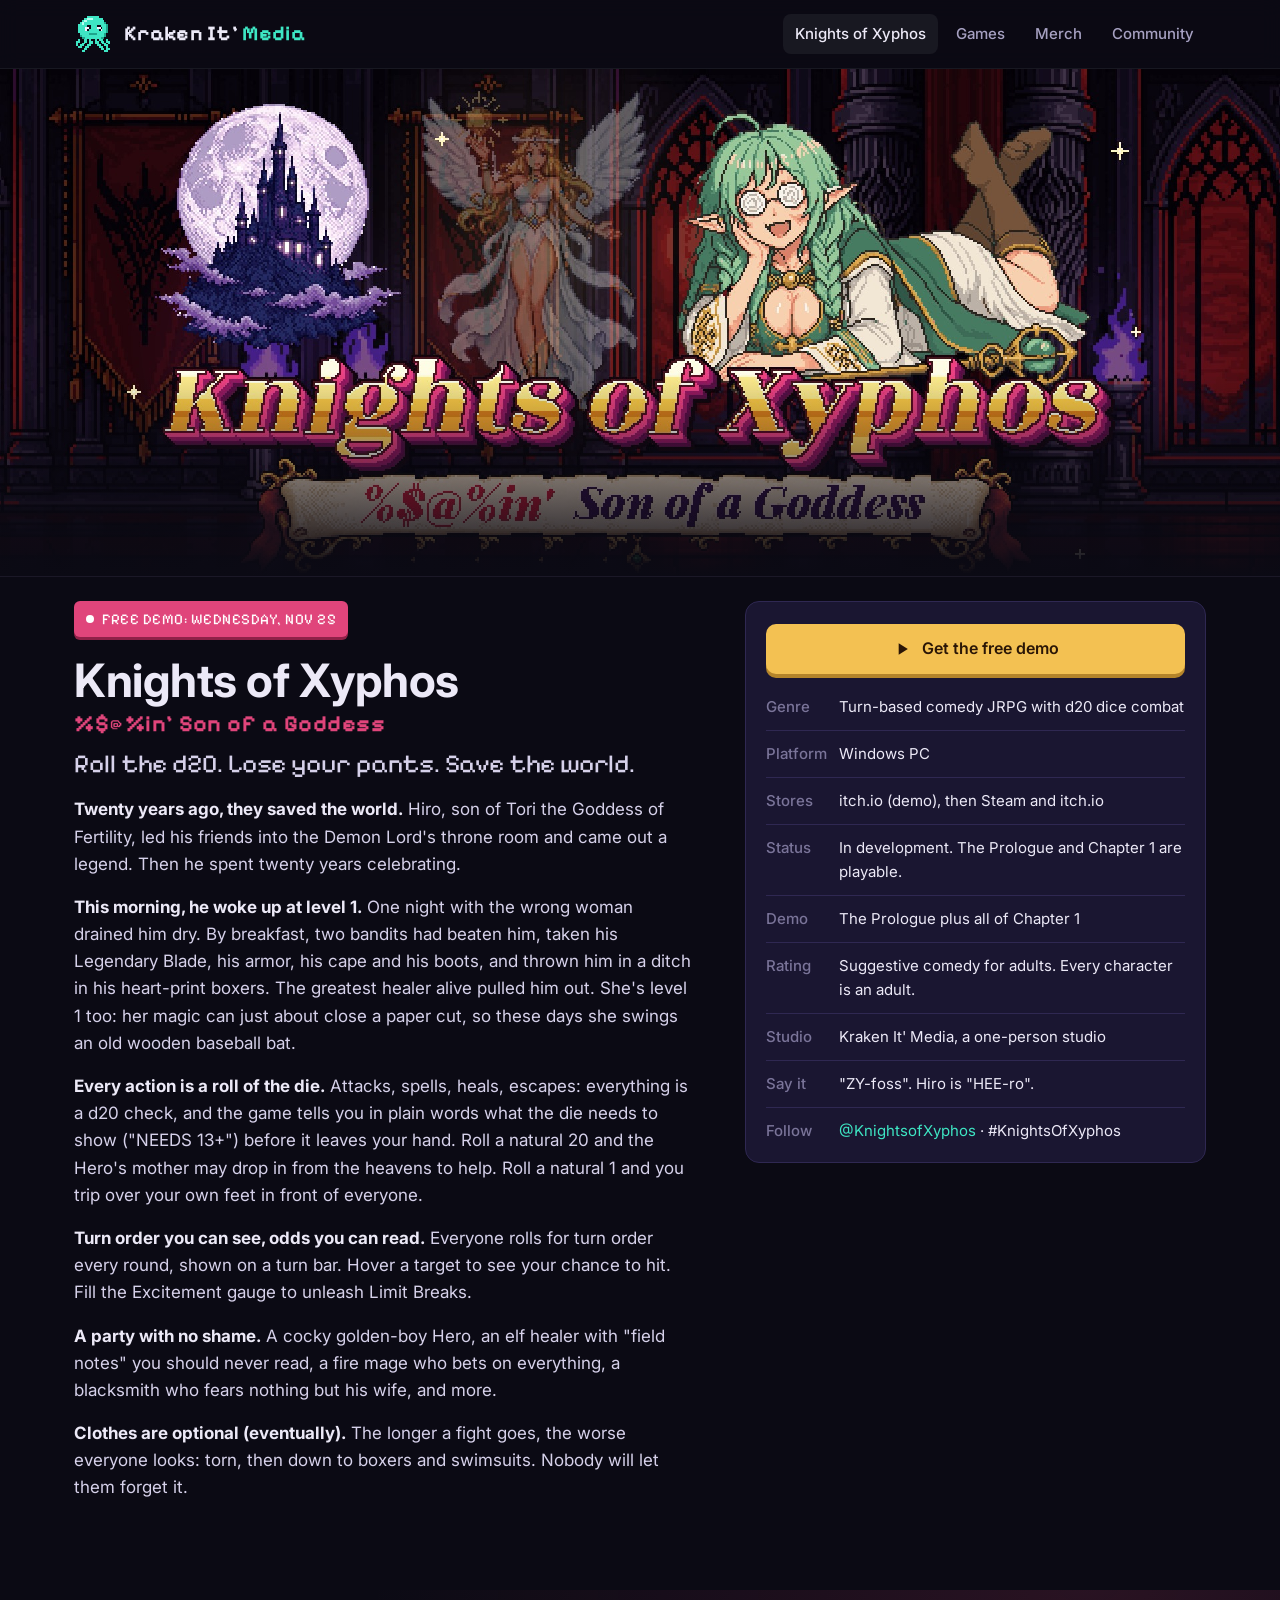
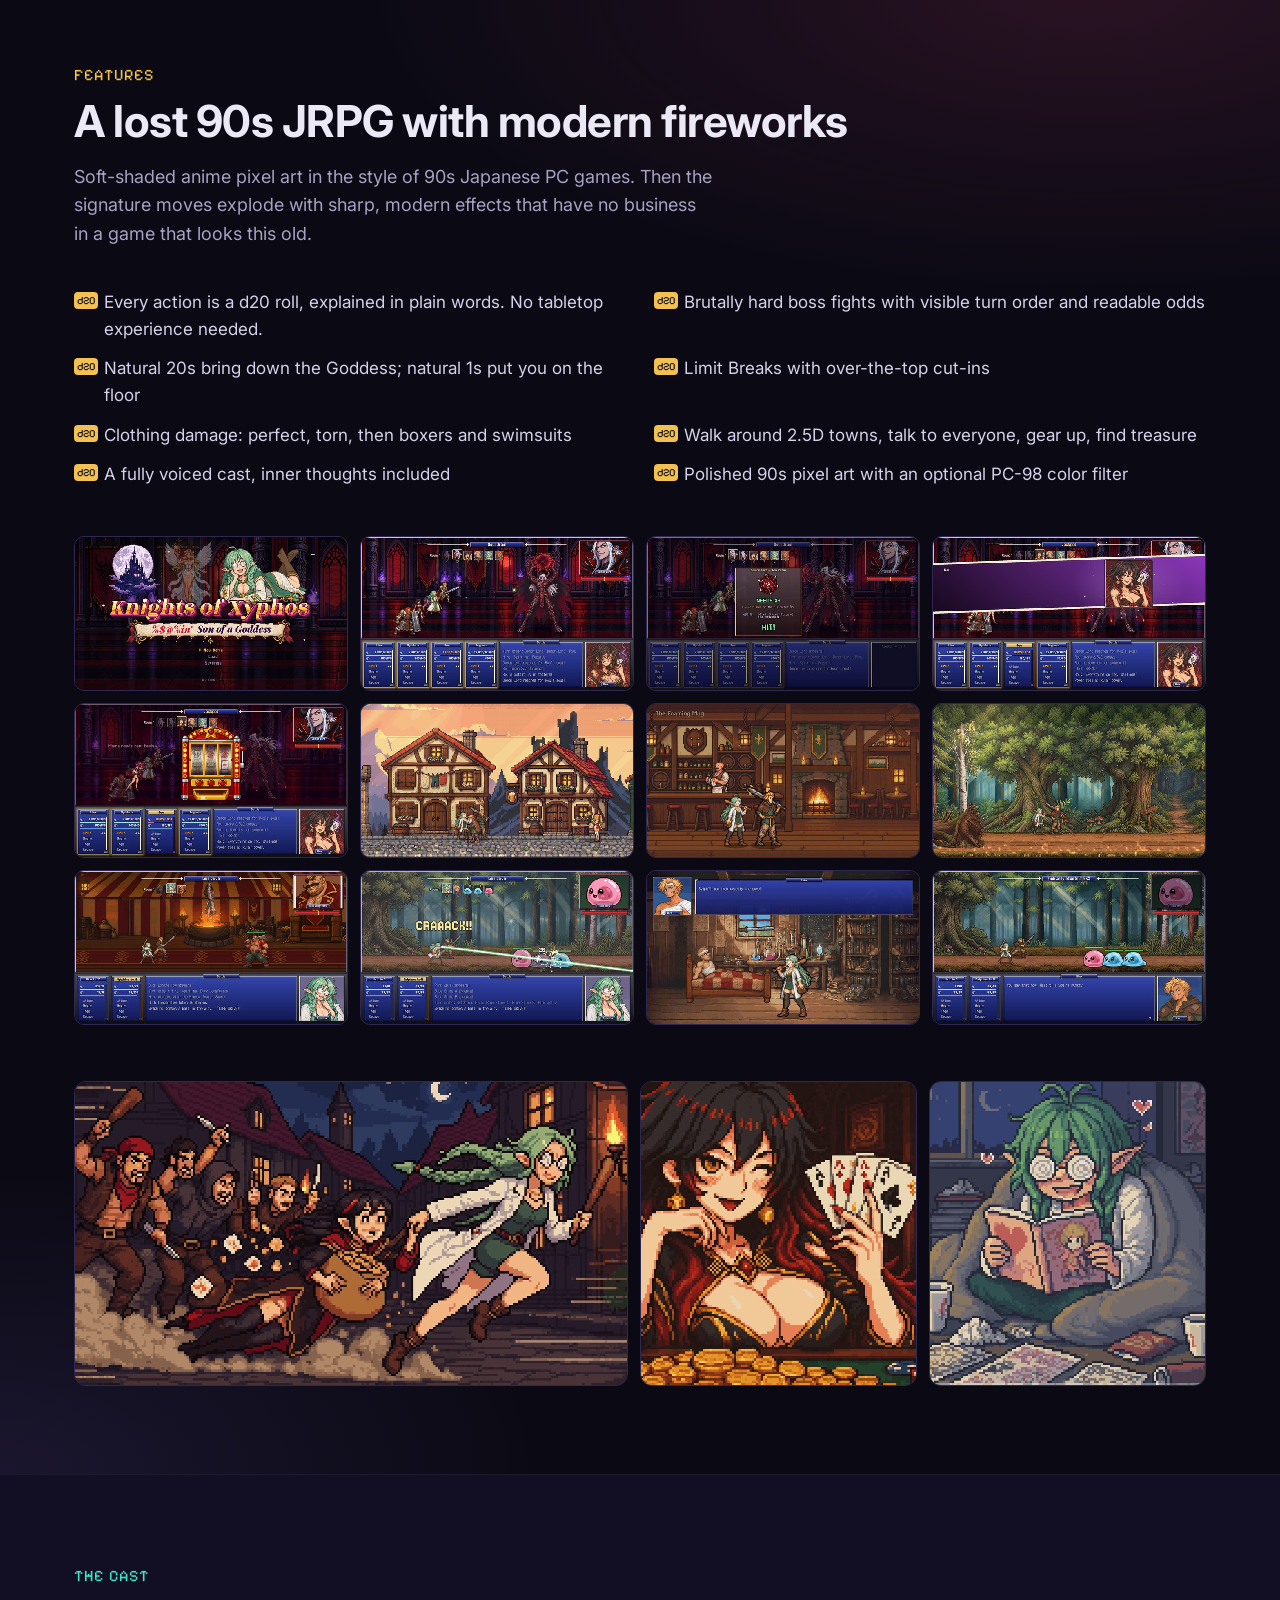
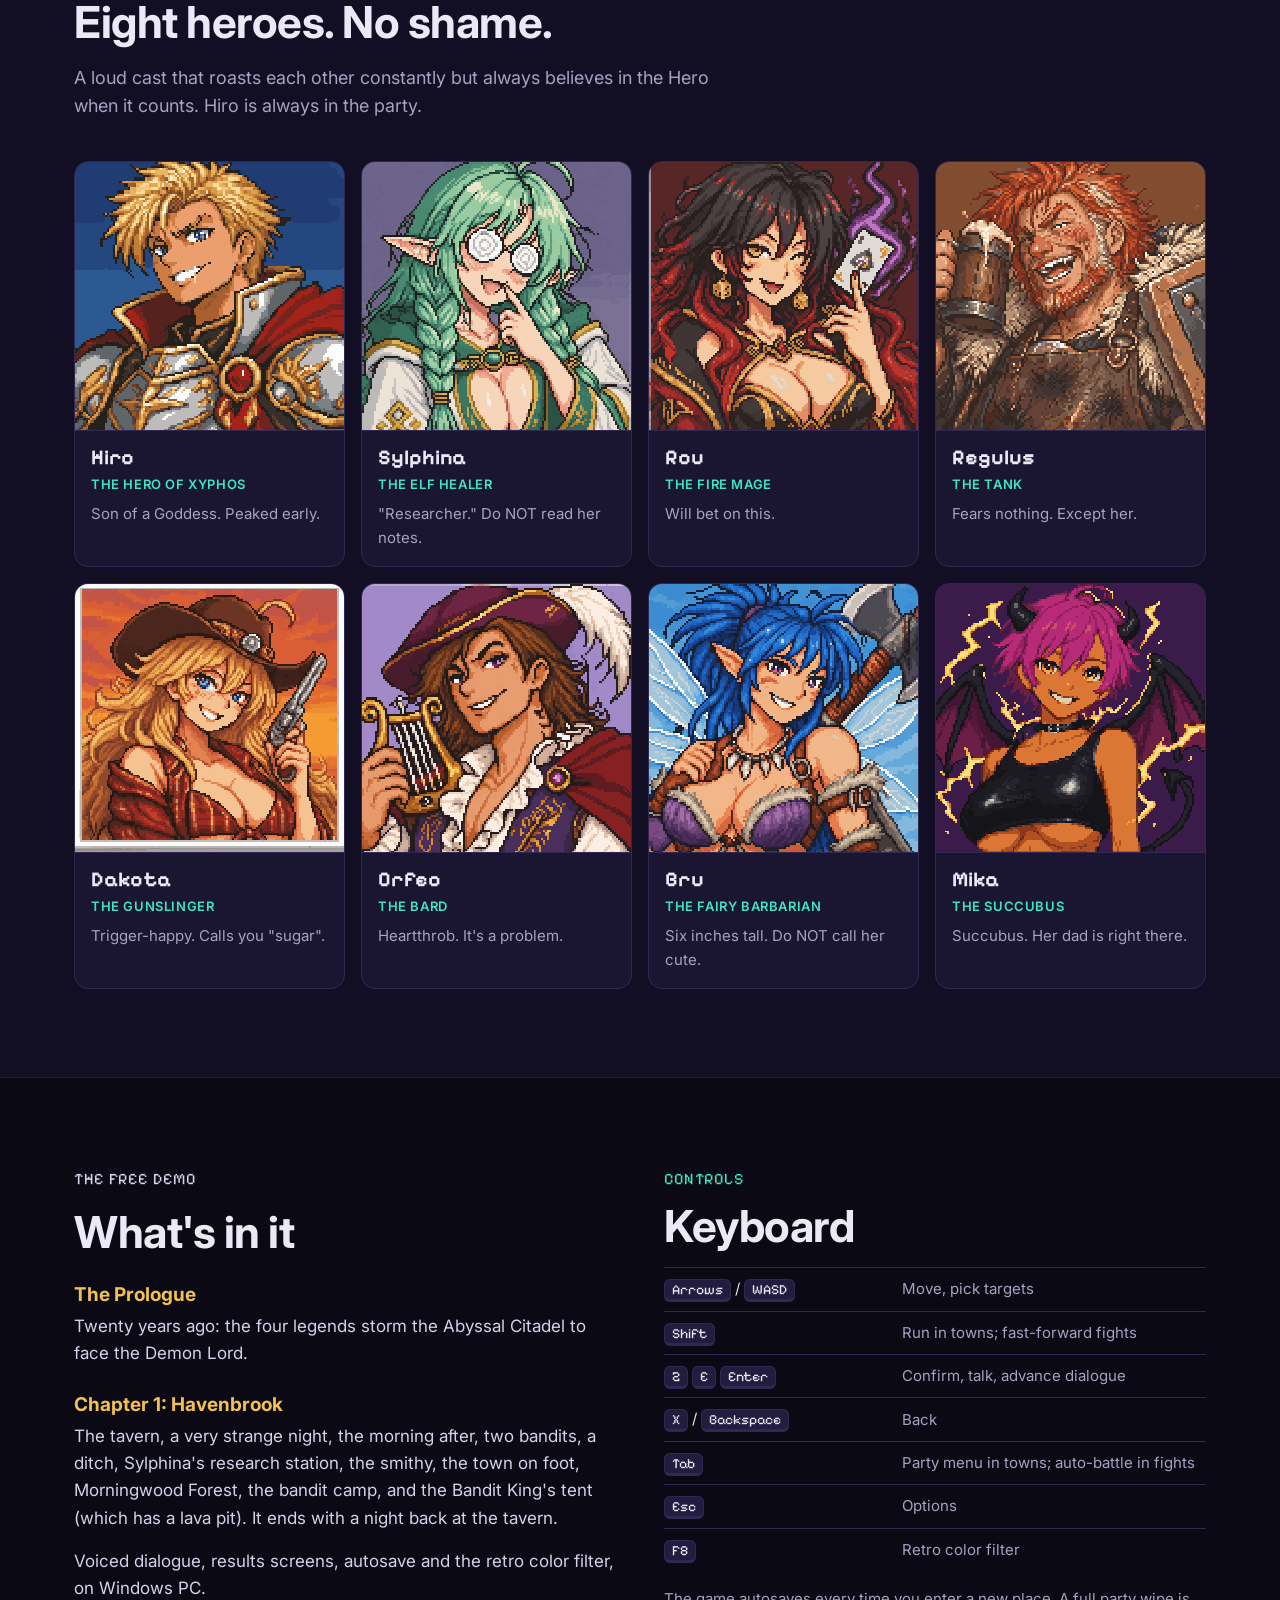
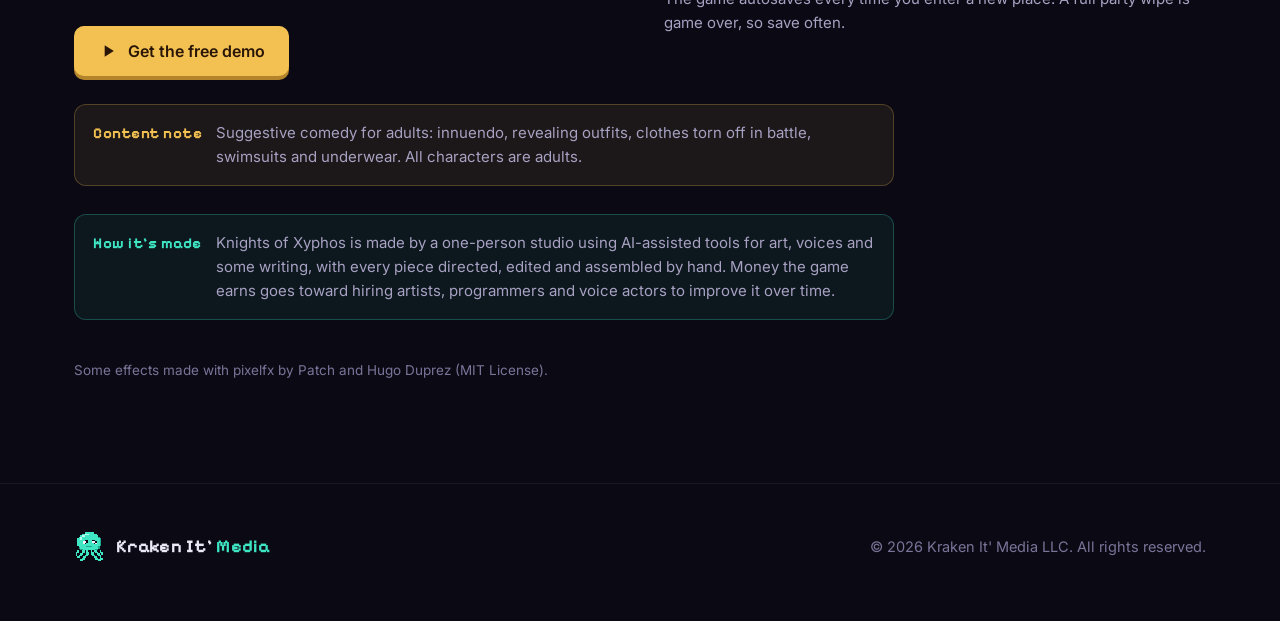
==== knights-of-xyphos/index.html @ 9ff70d43 "Copy from the game bibles; Knights of Xyphos page; merch page for Shopify buy buttons; shared CSS/JS" ====
<!DOCTYPE html>
<html lang="en">
<head>
<meta charset="utf-8">
<meta name="viewport" content="width=device-width, initial-scale=1">
<title>Knights of Xyphos: %$@%in' Son of a Goddess | Kraken It' Media</title>
<meta name="description" content="A brutally hard d20 JRPG in 90s-style pixel art. Roll the d20. Lose your pants. Save the world. Free demo for Windows PC on itch.io.">
<meta property="og:type" content="website">
<meta property="og:site_name" content="Kraken It' Media">
<meta property="og:title" content="Knights of Xyphos: %$@%in' Son of a Goddess">
<meta property="og:description" content="A brutally hard d20 JRPG in 90s-style pixel art. Roll the d20. Lose your pants. Save the world.">
<meta property="og:image" content="https://krakenitmedia.com/assets/kox/social_card_1200x630.jpg">
<meta property="og:url" content="https://krakenitmedia.com/knights-of-xyphos/">
<meta name="twitter:card" content="summary_large_image">
<meta name="twitter:site" content="@KnightsofXyphos">
<meta name="theme-color" content="#0b0a14">
<link rel="icon" type="image/png" href="../assets/kox/icon_512.png">
<link rel="apple-touch-icon" href="../assets/kox/icon_512.png">
<link rel="preconnect" href="https://fonts.googleapis.com">
<link rel="preconnect" href="https://fonts.gstatic.com" crossorigin>
<link href="https://fonts.googleapis.com/css2?family=Inter:wght@400;500;600;700&family=Pixelify+Sans:wght@500;700&display=swap" rel="stylesheet">
<link rel="stylesheet" href="../assets/site.css">
</head>
<body>
<a class="skip" href="#main">Skip to content</a>

<header class="nav">
  <div class="wrap">
    <a class="brand" href="../" aria-label="Kraken It' Media home">
      <img src="../assets/brand/kraken.svg" alt="" class="pixel" width="38" height="34">
      <span>Kraken It' <em>Media</em></span>
    </a>
    <button class="menu-btn" aria-expanded="false" aria-controls="navlinks">Menu</button>
    <ul id="navlinks">
      <li><a href="./" aria-current="page">Knights of Xyphos</a></li>
      <li><a href="../#games">Games</a></li>
      <li><a href="../merch/">Merch</a></li>
      <li><a href="../#community">Community</a></li>
    </ul>
  </div>
</header>

<main id="main">

<div class="banner">
  <img src="../assets/kox/hero_1920x760.jpg" alt="Knights of Xyphos: %$@%in' Son of a Goddess. Sylphina lies across the logo beneath the Demon Lord's castle and a full moon." width="1920" height="760">
</div>

<!-- ================= INTRO + FACTS ================= -->
<section class="intro">
  <div class="wrap">
    <div class="prose">
      <span class="badge"><span class="dot"></span>Free demo: Wednesday, Nov 25</span>
      <h1 style="margin-top:18px">Knights of Xyphos<small>%$@%in' Son of a Goddess</small></h1>
      <p class="tagline">Roll the d20. Lose your pants. Save the world.</p>

      <p><strong>Twenty years ago, they saved the world.</strong> Hiro, son of Tori the Goddess of Fertility, led his friends into the Demon Lord's throne room and came out a legend. Then he spent twenty years celebrating.</p>
      <p><strong>This morning, he woke up at level 1.</strong> One night with the wrong woman drained him dry. By breakfast, two bandits had beaten him, taken his Legendary Blade, his armor, his cape and his boots, and thrown him in a ditch in his heart-print boxers. The greatest healer alive pulled him out. She's level 1 too: her magic can just about close a paper cut, so these days she swings an old wooden baseball bat.</p>
      <p><strong>Every action is a roll of the die.</strong> Attacks, spells, heals, escapes: everything is a d20 check, and the game tells you in plain words what the die needs to show ("NEEDS 13+") before it leaves your hand. Roll a natural 20 and the Hero's mother may drop in from the heavens to help. Roll a natural 1 and you trip over your own feet in front of everyone.</p>
      <p><strong>Turn order you can see, odds you can read.</strong> Everyone rolls for turn order every round, shown on a turn bar. Hover a target to see your chance to hit. Fill the Excitement gauge to unleash Limit Breaks.</p>
      <p><strong>A party with no shame.</strong> A cocky golden-boy Hero, an elf healer with "field notes" you should never read, a fire mage who bets on everything, a blacksmith who fears nothing but his wife, and more.</p>
      <p><strong>Clothes are optional (eventually).</strong> The longer a fight goes, the worse everyone looks: torn, then down to boxers and swimsuits. Nobody will let them forget it.</p>
    </div>

    <aside class="facts" aria-label="Quick facts">
      <a class="btn btn-primary" href="https://krakenitmedia.itch.io/" target="_blank" rel="noopener">
        <svg viewBox="0 0 24 24" fill="currentColor" aria-hidden="true"><path d="M8 5v14l11-7z"/></svg>
        Get the free demo
      </a>
      <table>
        <tr><th>Genre</th><td>Turn-based comedy JRPG with d20 dice combat</td></tr>
        <tr><th>Platform</th><td>Windows PC</td></tr>
        <tr><th>Stores</th><td>itch.io (demo), then Steam and itch.io</td></tr>
        <tr><th>Status</th><td>In development. The Prologue and Chapter 1 are playable.</td></tr>
        <tr><th>Demo</th><td>The Prologue plus all of Chapter 1</td></tr>
        <tr><th>Rating</th><td>Suggestive comedy for adults. Every character is an adult.</td></tr>
        <tr><th>Studio</th><td>Kraken It' Media, a one-person studio</td></tr>
        <tr><th>Say it</th><td>"ZY-foss". Hiro is "HEE-ro".</td></tr>
        <tr><th>Follow</th><td><a href="https://x.com/KnightsofXyphos" target="_blank" rel="noopener">@KnightsofXyphos</a> &middot; #KnightsOfXyphos</td></tr>
      </table>
    </aside>
  </div>
</section>

<!-- ================= FEATURES + GALLERY ================= -->
<section class="kox" style="padding-top:72px">
  <div class="wrap">
    <p class="eyebrow">Features</p>
    <h2>A lost 90s JRPG with modern fireworks</h2>
    <p class="sub">Soft-shaded anime pixel art in the style of 90s Japanese PC games. Then the signature moves explode with sharp, modern effects that have no business in a game that looks this old.</p>
    <ul class="check-list" style="margin-bottom:48px">
      <li>Every action is a d20 roll, explained in plain words. No tabletop experience needed.</li>
      <li>Brutally hard boss fights with visible turn order and readable odds</li>
      <li>Natural 20s bring down the Goddess; natural 1s put you on the floor</li>
      <li>Limit Breaks with over-the-top cut-ins</li>
      <li>Clothing damage: perfect, torn, then boxers and swimsuits</li>
      <li>Walk around 2.5D towns, talk to everyone, gear up, find treasure</li>
      <li>A fully voiced cast, inner thoughts included</li>
      <li>Polished 90s pixel art with an optional PC-98 color filter</li>
    </ul>

    <div class="gallery" id="gallery">
      <button data-full="../assets/kox/shots/kox_01_title.jpg" data-cap="The title screen"><img src="../assets/kox/thumbs/kox_01_title.jpg" alt="The title screen" loading="lazy" width="640" height="360"><span>The title screen</span></button>
      <button data-full="../assets/kox/shots/kox_02_prologue_demon_lord.jpg" data-cap="The Prologue: four legends against the Demon Lord"><img src="../assets/kox/thumbs/kox_02_prologue_demon_lord.jpg" alt="The Prologue: four legends against the Demon Lord" loading="lazy" width="640" height="360"><span>Four legends against the Demon Lord</span></button>
      <button data-full="../assets/kox/shots/kox_03_d20_roll.jpg" data-cap="Every attack is a d20 roll you can see"><img src="../assets/kox/thumbs/kox_03_d20_roll.jpg" alt="Every attack is a d20 roll you can see" loading="lazy" width="640" height="360"><span>Every attack is a d20 roll</span></button>
      <button data-full="../assets/kox/shots/kox_04_limit_break.jpg" data-cap="A Limit Break cut-in"><img src="../assets/kox/thumbs/kox_04_limit_break.jpg" alt="A Limit Break cut-in" loading="lazy" width="640" height="360"><span>A Limit Break cut-in</span></button>
      <button data-full="../assets/kox/shots/kox_05_jackpot.jpg" data-cap="Rou bets the fight on a slot machine"><img src="../assets/kox/thumbs/kox_05_jackpot.jpg" alt="Rou bets the fight on a slot machine" loading="lazy" width="640" height="360"><span>Rou bets the fight on a slot machine</span></button>
      <button data-full="../assets/kox/shots/kox_06_havenbrook.jpg" data-cap="Havenbrook, the first town"><img src="../assets/kox/thumbs/kox_06_havenbrook.jpg" alt="Havenbrook, the first town" loading="lazy" width="640" height="360"><span>Havenbrook, the first town</span></button>
      <button data-full="../assets/kox/shots/kox_07_foaming_mug.jpg" data-cap="The Foaming Mug tavern"><img src="../assets/kox/thumbs/kox_07_foaming_mug.jpg" alt="The Foaming Mug tavern" loading="lazy" width="640" height="360"><span>The Foaming Mug tavern</span></button>
      <button data-full="../assets/kox/shots/kox_08_morningwood.jpg" data-cap="Morningwood Forest"><img src="../assets/kox/thumbs/kox_08_morningwood.jpg" alt="Morningwood Forest" loading="lazy" width="640" height="360"><span>Morningwood Forest</span></button>
      <button data-full="../assets/kox/shots/kox_09_bandit_king_tent.jpg" data-cap="The Bandit King's tent. It has a lava pit. It's in the bylaws."><img src="../assets/kox/thumbs/kox_09_bandit_king_tent.jpg" alt="The Bandit King's tent, with a lava pit" loading="lazy" width="640" height="360"><span>The Bandit King's tent</span></button>
      <button data-full="../assets/kox/shots/kox_10_line_drive.jpg" data-cap="Sylphina's Line Drive: a baseball, hit like a sniper round"><img src="../assets/kox/thumbs/kox_10_line_drive.jpg" alt="Sylphina hits a baseball through a slime" loading="lazy" width="640" height="360"><span>Sylphina's Line Drive</span></button>
      <button data-full="../assets/kox/shots/kox_11_sylphina_rooms.jpg" data-cap="Sylphina's research station over the bakery"><img src="../assets/kox/thumbs/kox_11_sylphina_rooms.jpg" alt="Hiro wakes up in Sylphina's research station" loading="lazy" width="640" height="360"><span>Sylphina's research station</span></button>
      <button data-full="../assets/kox/shots/kox_12_forest_fight.jpg" data-cap="A road fight, with commentary"><img src="../assets/kox/thumbs/kox_12_forest_fight.jpg" alt="A road fight, with commentary" loading="lazy" width="640" height="360"><span>A road fight, with commentary</span></button>
    </div>

    <div class="art-strip">
      <button data-full="../assets/kox/art/chase.jpg" data-cap="From the trailer: the chase"><img src="../assets/kox/art/chase.jpg" alt="Sylphina and a thief flee a mob of bandits" loading="lazy"></button>
      <button data-full="../assets/kox/art/rou_aces.jpg" data-cap="From the trailer: Rou holds aces"><img src="../assets/kox/art/rou_aces.jpg" alt="Rou fans a hand of aces over a pile of gold" loading="lazy"></button>
      <button data-full="../assets/kox/art/neet.jpg" data-cap="From the trailer: Sylphina, doing research"><img src="../assets/kox/art/neet.jpg" alt="Sylphina reading under a blanket surrounded by books" loading="lazy"></button>
    </div>
  </div>
</section>

<!-- ================= CAST ================= -->
<section class="games" id="cast">
  <div class="wrap">
    <p class="eyebrow">The cast</p>
    <h2>Eight heroes. No shame.</h2>
    <p class="sub">A loud cast that roasts each other constantly but always believes in the Hero when it counts. Hiro is always in the party.</p>
    <div class="cast-cards">
      <article class="cast-card"><img src="../assets/kox/cast/hiro.png" alt="Hiro" loading="lazy"><div><h3>Hiro</h3><p class="role">The Hero of Xyphos</p><p>Son of a Goddess. Peaked early.</p></div></article>
      <article class="cast-card"><img src="../assets/kox/cast/sylphina.png" alt="Sylphina" loading="lazy"><div><h3>Sylphina</h3><p class="role">The elf healer</p><p>"Researcher." Do NOT read her notes.</p></div></article>
      <article class="cast-card"><img src="../assets/kox/cast/rou.png" alt="Rou" loading="lazy"><div><h3>Rou</h3><p class="role">The fire mage</p><p>Will bet on this.</p></div></article>
      <article class="cast-card"><img src="../assets/kox/cast/regulus.png" alt="Regulus" loading="lazy"><div><h3>Regulus</h3><p class="role">The tank</p><p>Fears nothing. Except her.</p></div></article>
      <article class="cast-card"><img src="../assets/kox/cast/dakota.png" alt="Dakota" loading="lazy"><div><h3>Dakota</h3><p class="role">The gunslinger</p><p>Trigger-happy. Calls you "sugar".</p></div></article>
      <article class="cast-card"><img src="../assets/kox/cast/orfeo.png" alt="Orfeo" loading="lazy"><div><h3>Orfeo</h3><p class="role">The bard</p><p>Heartthrob. It's a problem.</p></div></article>
      <article class="cast-card"><img src="../assets/kox/cast/bru.png" alt="Bru" loading="lazy"><div><h3>Bru</h3><p class="role">The fairy barbarian</p><p>Six inches tall. Do NOT call her cute.</p></div></article>
      <article class="cast-card"><img src="../assets/kox/cast/mika.png" alt="Mika" loading="lazy"><div><h3>Mika</h3><p class="role">The succubus</p><p>Succubus. Her dad is right there.</p></div></article>
    </div>
  </div>
</section>

<!-- ================= DEMO + CONTROLS ================= -->
<section>
  <div class="wrap two-col">
    <div class="prose">
      <p class="eyebrow">The free demo</p>
      <h2>What's in it</h2>
      <h3>The Prologue</h3>
      <p>Twenty years ago: the four legends storm the Abyssal Citadel to face the Demon Lord.</p>
      <h3>Chapter 1: Havenbrook</h3>
      <p>The tavern, a very strange night, the morning after, two bandits, a ditch, Sylphina's research station, the smithy, the town on foot, Morningwood Forest, the bandit camp, and the Bandit King's tent (which has a lava pit). It ends with a night back at the tavern.</p>
      <p>Voiced dialogue, results screens, autosave and the retro color filter, on Windows PC.</p>
      <a class="btn btn-primary" href="https://krakenitmedia.itch.io/" target="_blank" rel="noopener" style="margin-top:8px">
        <svg viewBox="0 0 24 24" fill="currentColor" aria-hidden="true"><path d="M8 5v14l11-7z"/></svg>
        Get the free demo
      </a>
    </div>
    <div>
      <p class="eyebrow">Controls</p>
      <h2>Keyboard</h2>
      <table class="kbd-table">
        <tr><td><kbd>Arrows</kbd> / <kbd>WASD</kbd></td><td>Move, pick targets</td></tr>
        <tr><td><kbd>Shift</kbd></td><td>Run in towns; fast-forward fights</td></tr>
        <tr><td><kbd>Z</kbd> <kbd>E</kbd> <kbd>Enter</kbd></td><td>Confirm, talk, advance dialogue</td></tr>
        <tr><td><kbd>X</kbd> / <kbd>Backspace</kbd></td><td>Back</td></tr>
        <tr><td><kbd>Tab</kbd></td><td>Party menu in towns; auto-battle in fights</td></tr>
        <tr><td><kbd>Esc</kbd></td><td>Options</td></tr>
        <tr><td><kbd>F8</kbd></td><td>Retro color filter</td></tr>
      </table>
      <p style="color:var(--muted);font-size:15px;margin-top:16px">The game autosaves every time you enter a new place. A full party wipe is game over, so save often.</p>
    </div>
  </div>
  <div class="wrap">
    <div class="content-note"><b>Content note</b><p>Suggestive comedy for adults: innuendo, revealing outfits, clothes torn off in battle, swimsuits and underwear. All characters are adults.</p></div>
    <div class="content-note" style="background:rgba(62,230,196,.06);border-color:rgba(62,230,196,.25)"><b style="color:var(--teal)">How it's made</b><p>Knights of Xyphos is made by a one-person studio using AI-assisted tools for art, voices and some writing, with every piece directed, edited and assembled by hand. Money the game earns goes toward hiring artists, programmers and voice actors to improve it over time.</p></div>
    <p class="credits">Some effects made with pixelfx by Patch and Hugo Duprez (MIT License).</p>
  </div>
</section>

</main>

<footer>
  <div class="wrap">
    <a class="brand" href="../"><img src="../assets/brand/kraken.svg" alt="" class="pixel" width="30" height="27"><span>Kraken It' <em>Media</em></span></a>
    <span>&copy; <span id="yr">2026</span> Kraken It' Media LLC. All rights reserved.</span>
  </div>
</footer>

<div class="lb" id="lb" role="dialog" aria-modal="true" aria-label="Image viewer">
  <button class="x" type="button" aria-label="Close">&times;</button>
  <button class="prev" type="button" aria-label="Previous image">&#8249;</button>
  <img id="lb-img" alt="">
  <p id="lb-cap"></p>
  <button class="next" type="button" aria-label="Next image">&#8250;</button>
</div>

<script src="../assets/site.js"></script>
</body>
</html>
---- assets/site.css ----
:root{
  --ink:#0b0a14; --deep:#120f24; --panel:#1a1631; --panel-2:#221d3f; --line:#2f2852;
  --text:#ece9f7; --muted:#a7a1c2; --dim:#7a7499;
  --teal:#3ee6c4; --teal-d:#1fa58c;
  --rose:#e0457b; --gold:#f3c152; --violet:#8b6cf0;
  --radius:14px; --max:1180px;
  --pixel:"Pixelify Sans", ui-monospace, monospace;
  --sans:"Inter", system-ui, -apple-system, "Segoe UI", sans-serif;
}
*{box-sizing:border-box}
html{scroll-behavior:smooth}
@media (prefers-reduced-motion:reduce){html{scroll-behavior:auto}*{transition:none!important;animation:none!important}}
body{margin:0;background:var(--ink);color:var(--text);font-family:var(--sans);font-size:17px;line-height:1.6;-webkit-font-smoothing:antialiased}
img{max-width:100%;height:auto;display:block}
a{color:var(--teal);text-decoration:none}
a:hover{text-decoration:underline}
.wrap{max-width:var(--max);margin:0 auto;padding:0 24px}
.pixel{image-rendering:pixelated}
.skip{position:absolute;left:-999px;top:8px;background:var(--teal);color:var(--ink);padding:8px 14px;border-radius:8px;z-index:100}
.skip:focus{left:8px}
:focus-visible{outline:3px solid var(--gold);outline-offset:3px;border-radius:6px}

/* ---------- nav ---------- */
.nav{position:sticky;top:0;z-index:50;background:rgba(11,10,20,.82);backdrop-filter:blur(10px);-webkit-backdrop-filter:blur(10px);border-bottom:1px solid rgba(255,255,255,.06)}
.nav .wrap{display:flex;align-items:center;gap:20px;height:68px}
.brand{display:flex;align-items:center;gap:12px;color:var(--text);font-family:var(--pixel);font-weight:700;font-size:21px;letter-spacing:.3px;white-space:nowrap}
.brand:hover{text-decoration:none}
.brand img{width:38px;height:auto}
.brand span em{font-style:normal;color:var(--teal)}
.nav ul{list-style:none;display:flex;gap:6px;margin:0 0 0 auto;padding:0}
.nav ul a{display:block;padding:8px 12px;border-radius:8px;color:var(--muted);font-weight:500;font-size:15px}
.nav ul a:hover{color:var(--text);background:rgba(255,255,255,.05);text-decoration:none}
.menu-btn{display:none;margin-left:auto;background:none;border:1px solid var(--line);color:var(--text);border-radius:8px;padding:8px 12px;font:inherit;font-size:15px;cursor:pointer}

/* ---------- buttons ---------- */
.btn{display:inline-flex;align-items:center;gap:10px;padding:13px 22px;border-radius:10px;font-weight:600;font-size:16px;border:2px solid transparent;cursor:pointer;transition:transform .12s ease, background .15s ease, border-color .15s ease;font-family:var(--sans);line-height:1.2}
.btn:hover{text-decoration:none;transform:translateY(-1px)}
.btn-primary{background:var(--gold);color:#2a1606;box-shadow:0 4px 0 #b4842a}
.btn-primary:hover{background:#ffd06b}
.btn-ghost{background:rgba(11,10,20,.55);color:var(--text);border-color:rgba(255,255,255,.28)}
.btn-ghost:hover{border-color:var(--text)}
.btn-teal{background:var(--teal);color:var(--ink);box-shadow:0 4px 0 var(--teal-d)}
.btn svg{width:20px;height:20px;flex:none}

/* ---------- hero ---------- */
.hero{position:relative;min-height:620px;display:flex;align-items:flex-end;overflow:hidden;isolation:isolate}
.hero-bg{position:absolute;inset:0;z-index:-2;background:url("kox/art/chase.jpg") 70% 40%/cover no-repeat;image-rendering:pixelated}
.hero::after{content:"";position:absolute;inset:0;z-index:-1;background:linear-gradient(180deg,rgba(11,10,20,.2) 0%,rgba(11,10,20,.3) 45%,rgba(11,10,20,.9) 85%,var(--ink) 100%),linear-gradient(90deg,rgba(11,10,20,.85) 0%,rgba(11,10,20,.35) 45%,rgba(11,10,20,0) 70%)}
.hero .wrap{width:100%;padding-top:120px;padding-bottom:64px}
.badge{display:inline-flex;align-items:center;gap:8px;font-family:var(--pixel);font-size:15px;letter-spacing:.5px;text-transform:uppercase;background:var(--rose);color:#fff;padding:6px 12px;border-radius:6px;box-shadow:0 3px 0 #8f2148}
.badge .dot{width:8px;height:8px;border-radius:50%;background:#fff;animation:pulse 1.6s infinite}
@keyframes pulse{50%{opacity:.25}}
.hero-logo{width:min(560px,92%);margin:18px 0 8px;filter:drop-shadow(0 6px 18px rgba(0,0,0,.6))}
.hero p.lede{font-size:20px;max-width:560px;color:#f3f0ff;margin:6px 0 26px;text-shadow:0 2px 10px rgba(0,0,0,.7)}
.hero .ctas{display:flex;flex-wrap:wrap;gap:14px}
.hero small{display:block;margin-top:16px;color:var(--muted);font-size:14px}

/* ---------- sections ---------- */
section{padding:88px 0}
.eyebrow{font-family:var(--pixel);color:var(--teal);font-size:16px;letter-spacing:1.2px;text-transform:uppercase;margin:0 0 10px}
h2{font-size:clamp(30px,4vw,44px);line-height:1.12;margin:0 0 16px;letter-spacing:-.5px}
h3{font-size:22px;margin:0 0 8px;line-height:1.25}
.sub{color:var(--muted);max-width:640px;margin:0 0 40px;font-size:18px}

/* studio strip */
.studio{padding:56px 0;border-bottom:1px solid rgba(255,255,255,.06)}
.studio .wrap{display:grid;grid-template-columns:auto 1fr;gap:32px;align-items:center}
.studio img{width:96px}
.studio p{margin:0;font-size:19px;color:#d9d4ee;max-width:820px}
.studio strong{color:var(--text)}

/* xyphos */
.kox{background:radial-gradient(1200px 500px at 85% 0%,rgba(224,69,123,.14),transparent 60%),radial-gradient(900px 500px at 0% 100%,rgba(139,108,240,.12),transparent 60%)}
.kox .eyebrow{color:var(--gold)}
.feature-grid{display:grid;grid-template-columns:repeat(4,1fr);gap:18px;margin:0 0 56px}
.feature{background:var(--panel);border:1px solid var(--line);border-radius:var(--radius);padding:22px}
.feature .ico{font-family:var(--pixel);font-size:26px;color:var(--gold);line-height:1;margin-bottom:12px}
.feature p{margin:0;color:var(--muted);font-size:15.5px}
.gallery{display:grid;grid-template-columns:repeat(4,1fr);gap:12px}
.gallery button{all:unset;cursor:zoom-in;display:block;border-radius:10px;overflow:hidden;border:1px solid var(--line);position:relative;aspect-ratio:16/9;background:var(--panel)}
.gallery button:focus-visible{outline:3px solid var(--gold);outline-offset:3px}
.gallery img{width:100%;height:100%;object-fit:cover;image-rendering:pixelated;transition:transform .3s ease}
.gallery button:hover img{transform:scale(1.05)}
.gallery button span{position:absolute;left:0;right:0;bottom:0;padding:22px 10px 8px;font-size:13px;color:#fff;background:linear-gradient(transparent,rgba(0,0,0,.8));opacity:0;transition:opacity .2s}
.gallery button:hover span,.gallery button:focus-visible span{opacity:1}
.cast-head{display:flex;align-items:end;justify-content:space-between;gap:20px;margin:64px 0 22px}
.cast-head h3{font-size:26px;margin:0}
.cast-head p{margin:0;color:var(--muted)}
.cast{display:grid;grid-template-columns:repeat(8,1fr);gap:12px}
.cast figure{margin:0;text-align:center}
.cast img{width:100%;aspect-ratio:1;object-fit:cover;border-radius:12px;border:2px solid var(--line);image-rendering:pixelated;background:var(--panel)}
.cast figcaption{font-family:var(--pixel);font-size:17px;margin-top:8px}
.art-strip{display:grid;grid-template-columns:2fr 1fr 1fr;gap:12px;margin-top:56px}
.art-strip button{all:unset;cursor:zoom-in;border-radius:12px;overflow:hidden;border:1px solid var(--line)}
.art-strip img{width:100%;height:100%;object-fit:cover;image-rendering:pixelated;aspect-ratio:16/9}
.art-strip button:first-child img{aspect-ratio:auto}
.kox-cta{margin-top:48px;display:flex;flex-wrap:wrap;gap:14px;align-items:center}

/* games */
.games{background:var(--deep);border-top:1px solid rgba(255,255,255,.05);border-bottom:1px solid rgba(255,255,255,.05)}
.game-grid{display:grid;grid-template-columns:repeat(3,1fr);gap:20px}
.card{background:var(--panel);border:1px solid var(--line);border-radius:var(--radius);overflow:hidden;display:flex;flex-direction:column}
.card .art{aspect-ratio:16/9;position:relative;display:flex;align-items:center;justify-content:center;text-align:center;padding:20px;overflow:hidden}
.card .art img{position:absolute;inset:0;width:100%;height:100%;object-fit:cover;image-rendering:pixelated}
.card .art .ph{font-family:var(--pixel);font-size:30px;line-height:1.05;color:#fff;text-shadow:0 3px 0 rgba(0,0,0,.35);position:relative}
.card .art .ph small{display:block;font-size:13px;letter-spacing:1.5px;text-transform:uppercase;opacity:.75;margin-top:10px;font-family:var(--sans);font-weight:600;text-shadow:none}
.card .body{padding:22px;display:flex;flex-direction:column;gap:10px;flex:1}
.card p{margin:0;color:var(--muted);font-size:15.5px}
.tags{display:flex;flex-wrap:wrap;gap:6px;margin-top:auto;padding-top:8px}
.tag{font-size:12px;font-weight:600;letter-spacing:.4px;text-transform:uppercase;padding:4px 9px;border-radius:999px;background:rgba(255,255,255,.06);color:var(--muted)}
.tag.live{background:rgba(62,230,196,.14);color:var(--teal)}
.tag.adult{background:rgba(224,69,123,.16);color:#ff8fb3}
.card .more{font-weight:600;font-size:15px}
.ph-mm{background:linear-gradient(135deg,#7a2f1b,#c9692c 55%,#f0b04a)}
.ph-fhear{background:linear-gradient(135deg,#0f4c6e,#2189a8 55%,#7fd6d0)}
.ph-lb{background:linear-gradient(135deg,#1d2b6b,#2f6b3e 60%,#d9b63a)}
.ph-lh{background:linear-gradient(135deg,#3b0d1f,#8c1c3d 55%,#d8a03a)}
.ph-sl{background:radial-gradient(circle at 70% 30%,#c06bff 0,#4b1d8f 30%,#0c0a28 70%)}

/* mature gate */
.mature{margin-top:56px;border:1px solid rgba(224,69,123,.35);border-radius:18px;padding:32px;background:linear-gradient(180deg,rgba(224,69,123,.07),rgba(224,69,123,.02))}
.mature-head{display:flex;flex-wrap:wrap;align-items:center;justify-content:space-between;gap:16px;margin-bottom:24px}
.mature-head h3{font-size:26px;margin:0}
.mature-head p{margin:4px 0 0;color:var(--muted)}
.gate{display:flex;flex-direction:column;align-items:center;text-align:center;gap:14px;padding:34px 16px;border:1px dashed rgba(255,255,255,.18);border-radius:14px}
.gate p{margin:0;color:var(--muted);max-width:520px}
.gate .row{display:flex;gap:12px;flex-wrap:wrap;justify-content:center}
.btn-rose{background:var(--rose);color:#fff;box-shadow:0 4px 0 #8f2148}
.mature-list[hidden]{display:none}
.mature .note{margin:20px 0 0;font-size:14px;color:var(--dim)}

/* merch */
.merch-grid{display:grid;grid-template-columns:1.2fr 1fr 1fr;gap:20px}
.merch{background:var(--panel);border:1px solid var(--line);border-radius:var(--radius);padding:26px;display:flex;flex-direction:column;gap:12px;position:relative;overflow:hidden}
.merch.big{background:linear-gradient(140deg,#2a1d4a,#1a1631);flex-direction:row;align-items:center;gap:22px}
.merch .mug{width:150px;flex:none;position:relative}
.merch .mug .cup{width:120px;height:140px;background:#f6f3ff;border-radius:8px 8px 18px 18px;position:relative;overflow:hidden;box-shadow:inset -14px 0 0 rgba(0,0,0,.08)}
.merch .mug .cup img{position:absolute;inset:14px 10px auto;width:100px;border-radius:8px;image-rendering:pixelated}
.merch .mug .handle{position:absolute;left:112px;top:30px;width:40px;height:66px;border:12px solid #f6f3ff;border-left:none;border-radius:0 30px 30px 0}
.merch p{margin:0;color:var(--muted);font-size:15.5px}
.soon{align-self:flex-start;font-family:var(--pixel);font-size:14px;text-transform:uppercase;letter-spacing:1px;color:var(--gold);border:1px solid rgba(243,193,82,.45);padding:3px 10px;border-radius:6px}
.stickers{display:flex;gap:10px;margin-bottom:4px}
.stickers img{width:64px;height:64px;border-radius:50%;border:4px solid #fff;object-fit:cover;image-rendering:pixelated;transform:rotate(-6deg);box-shadow:0 4px 12px rgba(0,0,0,.4)}
.stickers img:nth-child(2){transform:rotate(5deg)}
.stickers img:nth-child(3){transform:rotate(-2deg)}

/* community */
.links{display:grid;grid-template-columns:repeat(3,1fr);gap:16px}
.link{display:flex;align-items:center;gap:16px;padding:20px;border-radius:var(--radius);background:var(--panel);border:1px solid var(--line);color:var(--text);transition:border-color .15s, transform .12s}
.link:hover{text-decoration:none;border-color:var(--teal);transform:translateY(-2px)}
.link .lg{width:46px;height:46px;border-radius:12px;display:flex;align-items:center;justify-content:center;flex:none}
.link .lg svg{width:24px;height:24px}
.link b{display:block;font-size:17px}
.link span{color:var(--muted);font-size:14.5px}
.link.disabled{opacity:.55;pointer-events:none}

/* footer */
footer{padding:48px 0 60px;border-top:1px solid rgba(255,255,255,.06);color:var(--dim);font-size:14.5px}
footer .wrap{display:flex;flex-wrap:wrap;gap:20px;align-items:center;justify-content:space-between}
footer .brand{font-size:18px}
footer .brand img{width:30px}

/* lightbox */
.lb{position:fixed;inset:0;z-index:200;background:rgba(5,4,12,.94);display:none;align-items:center;justify-content:center;padding:4vh 4vw;flex-direction:column;gap:14px}
.lb.open{display:flex}
.lb img{max-width:100%;max-height:82vh;image-rendering:pixelated;border-radius:8px;box-shadow:0 20px 60px rgba(0,0,0,.6)}
.lb p{margin:0;color:var(--muted);text-align:center}
.lb button{position:absolute;background:rgba(255,255,255,.08);border:1px solid rgba(255,255,255,.15);color:#fff;width:48px;height:48px;border-radius:50%;font-size:22px;cursor:pointer;display:flex;align-items:center;justify-content:center}
.lb button:hover{background:rgba(255,255,255,.16)}
.lb .x{top:20px;right:20px}
.lb .prev{left:20px;top:50%}
.lb .next{right:20px;top:50%}

/* responsive */
@media (max-width:1020px){
  .feature-grid{grid-template-columns:repeat(2,1fr)}
  .cast{grid-template-columns:repeat(4,1fr)}
  .game-grid{grid-template-columns:repeat(2,1fr)}
  .merch-grid{grid-template-columns:1fr 1fr}
  .merch.big{grid-column:1/-1}
  .links{grid-template-columns:repeat(2,1fr)}
}
@media (max-width:760px){
  body{font-size:16px}
  .nav ul{display:none;position:absolute;top:68px;left:0;right:0;flex-direction:column;background:var(--ink);border-bottom:1px solid var(--line);padding:10px 16px 16px}
  .nav ul.open{display:flex}
  .menu-btn{display:block}
  .hero{min-height:560px}
  .hero .wrap{padding-bottom:44px}
  section{padding:64px 0}
  .studio .wrap{grid-template-columns:1fr;gap:16px}
  .studio img{width:72px}
  .gallery{grid-template-columns:repeat(2,1fr)}
  .art-strip{grid-template-columns:1fr 1fr}
  .art-strip button:first-child{grid-column:1/-1}
  .game-grid,.merch-grid,.links,.feature-grid{grid-template-columns:1fr}
  .merch.big{flex-direction:column;align-items:flex-start}
  .mature{padding:22px}
  .cast-head{flex-direction:column;align-items:flex-start}
  .lb .prev,.lb .next{top:auto;bottom:24px}
}

/* ---------- v2 additions ---------- */
.nav ul a[aria-current="page"]{color:var(--text);background:rgba(255,255,255,.06)}
.content-note{display:flex;gap:14px;align-items:flex-start;margin:28px 0 0;padding:16px 18px;border-radius:12px;background:rgba(243,193,82,.07);border:1px solid rgba(243,193,82,.25);color:var(--muted);font-size:15px;max-width:820px}
.content-note b{color:var(--gold);font-family:var(--pixel);font-weight:700;letter-spacing:.5px;white-space:nowrap}
.content-note p{margin:0}
.tagline{font-family:var(--pixel);font-size:clamp(20px,2.4vw,26px);color:var(--gold);margin:0 0 18px;line-height:1.3}

/* cast cards with one-liners */
.cast-cards{display:grid;grid-template-columns:repeat(4,1fr);gap:16px}
.cast-card{background:var(--panel);border:1px solid var(--line);border-radius:var(--radius);overflow:hidden}
.cast-card img{width:100%;aspect-ratio:1;object-fit:cover;image-rendering:pixelated;border-bottom:1px solid var(--line)}
.cast-card div{padding:14px 16px 16px}
.cast-card h3{font-family:var(--pixel);font-size:21px;margin:0}
.cast-card .role{font-size:13px;letter-spacing:.6px;text-transform:uppercase;color:var(--teal);font-weight:600;margin:2px 0 8px}
.cast-card p{margin:0;color:var(--muted);font-size:15px}

/* subpage hero (KoX banner) */
.banner{position:relative;background:#0d0a1a;border-bottom:1px solid rgba(255,255,255,.06)}
.banner img{width:100%;max-height:560px;object-fit:cover;object-position:center 35%;image-rendering:pixelated}
.banner::after{content:"";position:absolute;left:0;right:0;bottom:0;height:40%;background:linear-gradient(transparent,var(--ink))}
.intro{padding:24px 0 72px}
.intro .wrap{display:grid;grid-template-columns:1.35fr 1fr;gap:48px;align-items:start}
.intro h1{font-size:clamp(30px,4vw,46px);line-height:1.1;margin:0 0 10px;letter-spacing:-.5px}
.intro h1 small{display:block;font-family:var(--pixel);font-size:.5em;color:var(--rose);letter-spacing:.5px;margin-top:6px}
.prose p{color:#d6d1ea;margin:0 0 16px}
.prose p strong{color:var(--text)}
.prose h3{font-size:19px;margin:26px 0 6px;color:var(--gold)}
.facts{background:var(--panel);border:1px solid var(--line);border-radius:var(--radius);padding:8px 20px;position:sticky;top:88px}
.facts table{width:100%;border-collapse:collapse;font-size:15px}
.facts th{text-align:left;color:var(--dim);font-weight:500;padding:11px 12px 11px 0;vertical-align:top;white-space:nowrap}
.facts td{padding:11px 0;color:var(--text)}
.facts tr+tr th,.facts tr+tr td{border-top:1px solid var(--line)}
.facts .btn{width:100%;justify-content:center;margin:14px 0 10px}
.check-list{list-style:none;padding:0;margin:0;display:grid;grid-template-columns:1fr 1fr;gap:12px 28px}
.check-list li{position:relative;padding-left:30px;color:#d6d1ea}
.check-list li::before{content:"d20";position:absolute;left:0;top:3px;font-family:var(--pixel);font-size:11px;color:var(--ink);background:var(--gold);border-radius:4px;padding:0 3px;line-height:17px}
.kbd-table{width:100%;max-width:560px;border-collapse:collapse;font-size:15px}
.kbd-table td{padding:9px 0;border-top:1px solid var(--line);color:var(--muted)}
.kbd-table td:first-child{color:var(--text);width:44%}
kbd{font-family:var(--pixel);background:var(--panel-2);border:1px solid var(--line);border-bottom-width:3px;border-radius:6px;padding:1px 7px;font-size:14px;color:var(--text)}
.two-col{display:grid;grid-template-columns:1fr 1fr;gap:48px}
.credits{font-size:13.5px;color:var(--dim);margin-top:40px}

/* game card art: Can You Fhear Me Now? neon */
.neon{position:relative;font-family:var(--pixel);font-weight:700;font-size:30px;line-height:1.05;color:#ffe9f3;text-shadow:0 0 6px #ff4f9a,0 0 18px #ff2f86,0 0 36px #ff2f86;letter-spacing:1px}
.neon .dead{color:#5a2a3c;text-shadow:none;animation:flick 4.2s infinite}
@keyframes flick{0%,86%,100%{color:#5a2a3c;text-shadow:none}88%,92%{color:#ffe9f3;text-shadow:0 0 6px #ff4f9a,0 0 18px #ff2f86}90%,94%{color:#5a2a3c;text-shadow:none}}
.ph-fhear{background:radial-gradient(ellipse at 50% 110%,#3a2440 0,#16121f 60%,#0b0a12 100%)}
.ph-fhear .sub{display:block;font-family:var(--sans);font-size:12px;letter-spacing:1.5px;text-transform:uppercase;color:#8fb3c4;text-shadow:none;margin-top:12px;font-weight:600}
.ph-mm .ph{font-size:34px}
.ph-mm .ph em{font-style:normal;color:#ffe7b0}

/* merch page */
.merch-page .merch .buy{margin-top:auto;padding-top:8px}
.merch-page .merch .buy:empty::before{content:"Shop opens soon";display:inline-block;font-size:14px;color:var(--dim)}

footer .ai{flex-basis:100%;margin:0;font-size:13.5px;line-height:1.55;color:var(--dim);max-width:900px}

@media (max-width:1020px){
  .cast-cards{grid-template-columns:repeat(2,1fr)}
  .intro .wrap{grid-template-columns:1fr}
  .facts{position:static}
}
@media (max-width:760px){
  .check-list,.two-col{grid-template-columns:1fr}
  .cast-cards{grid-template-columns:1fr 1fr;gap:12px}
}
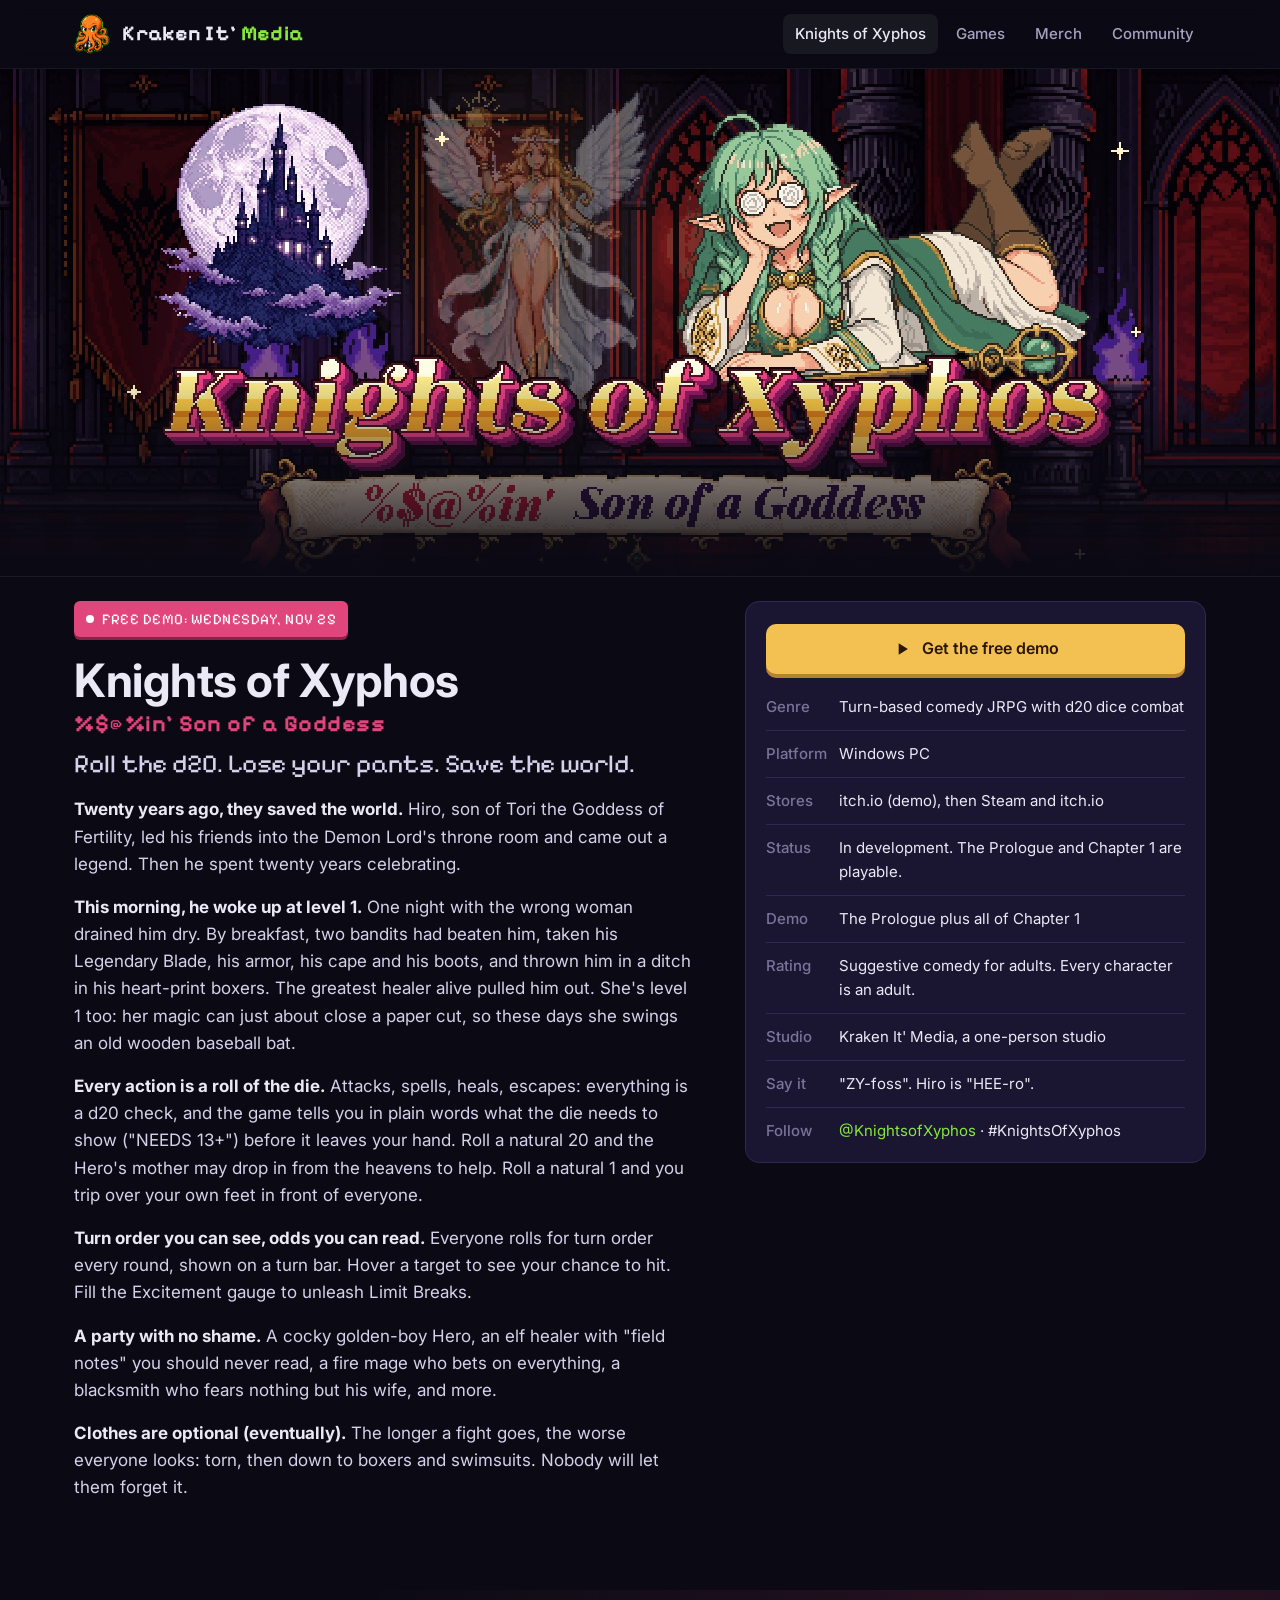
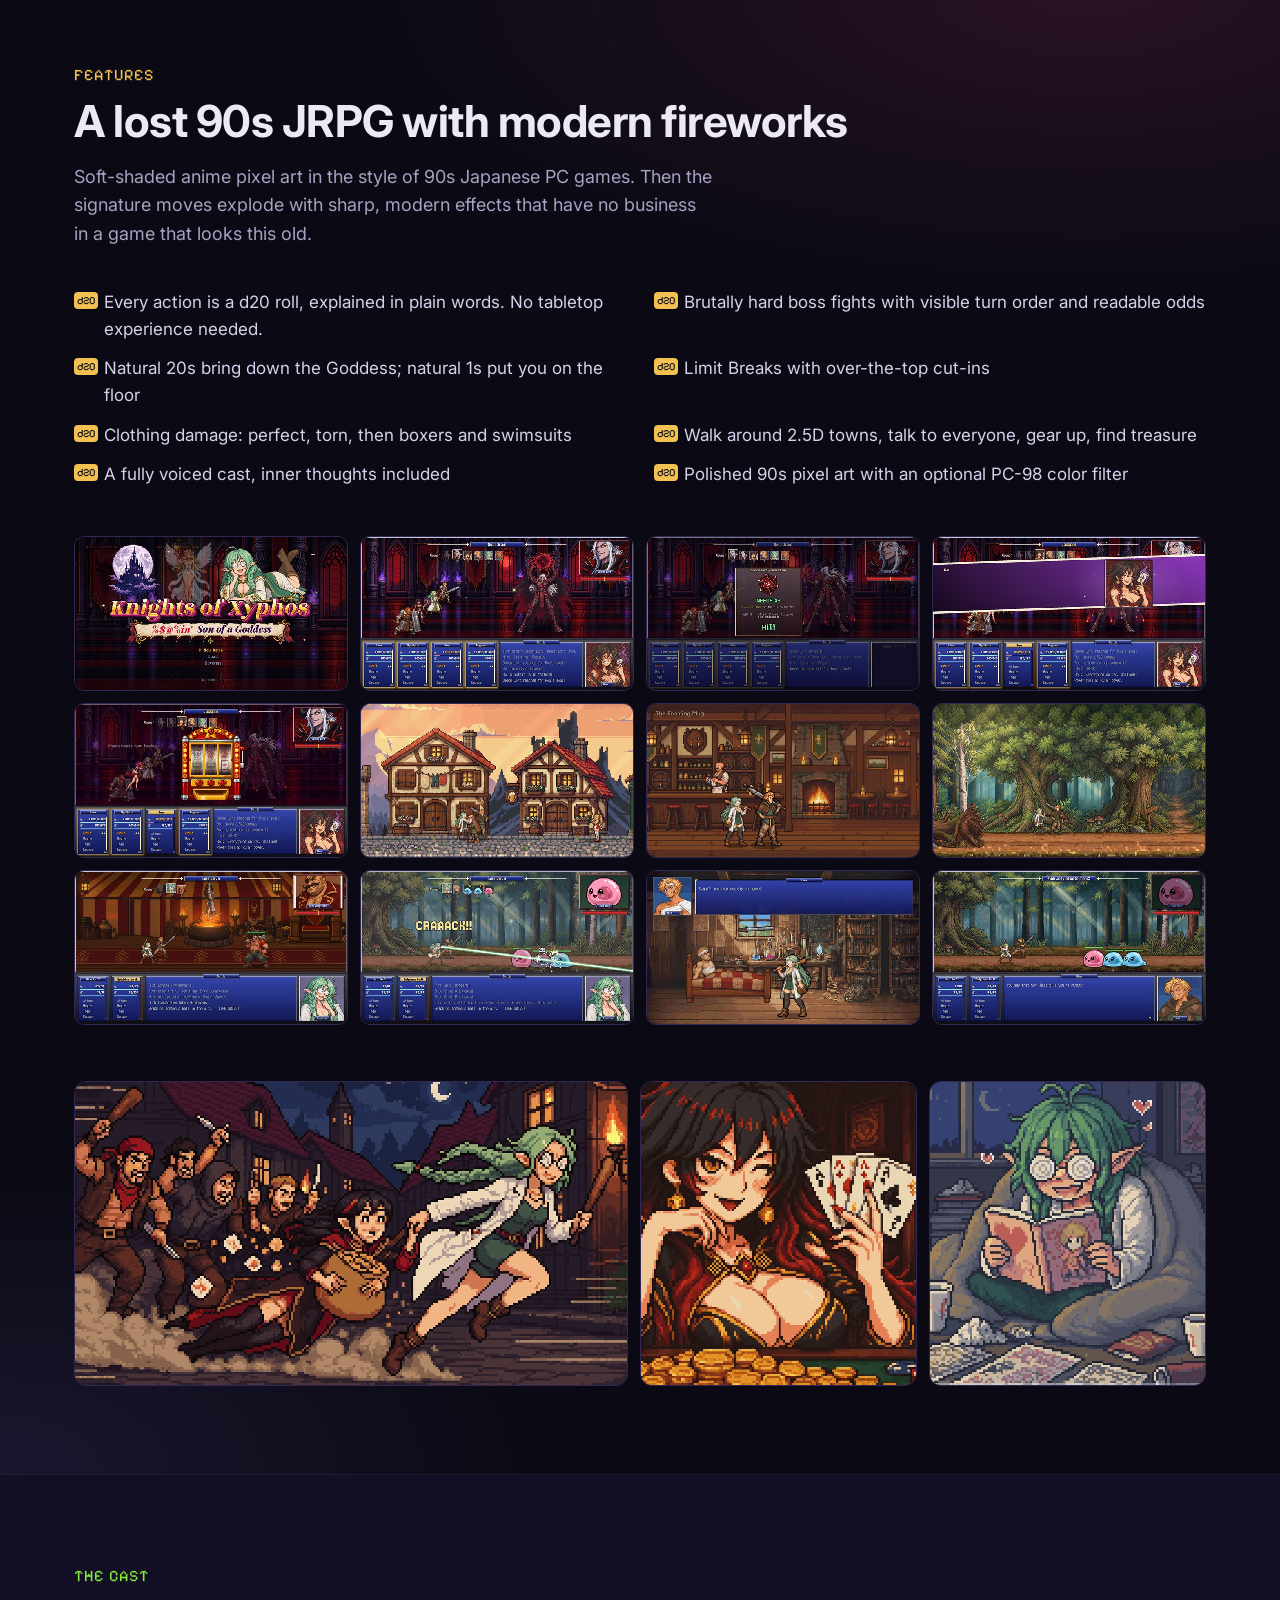
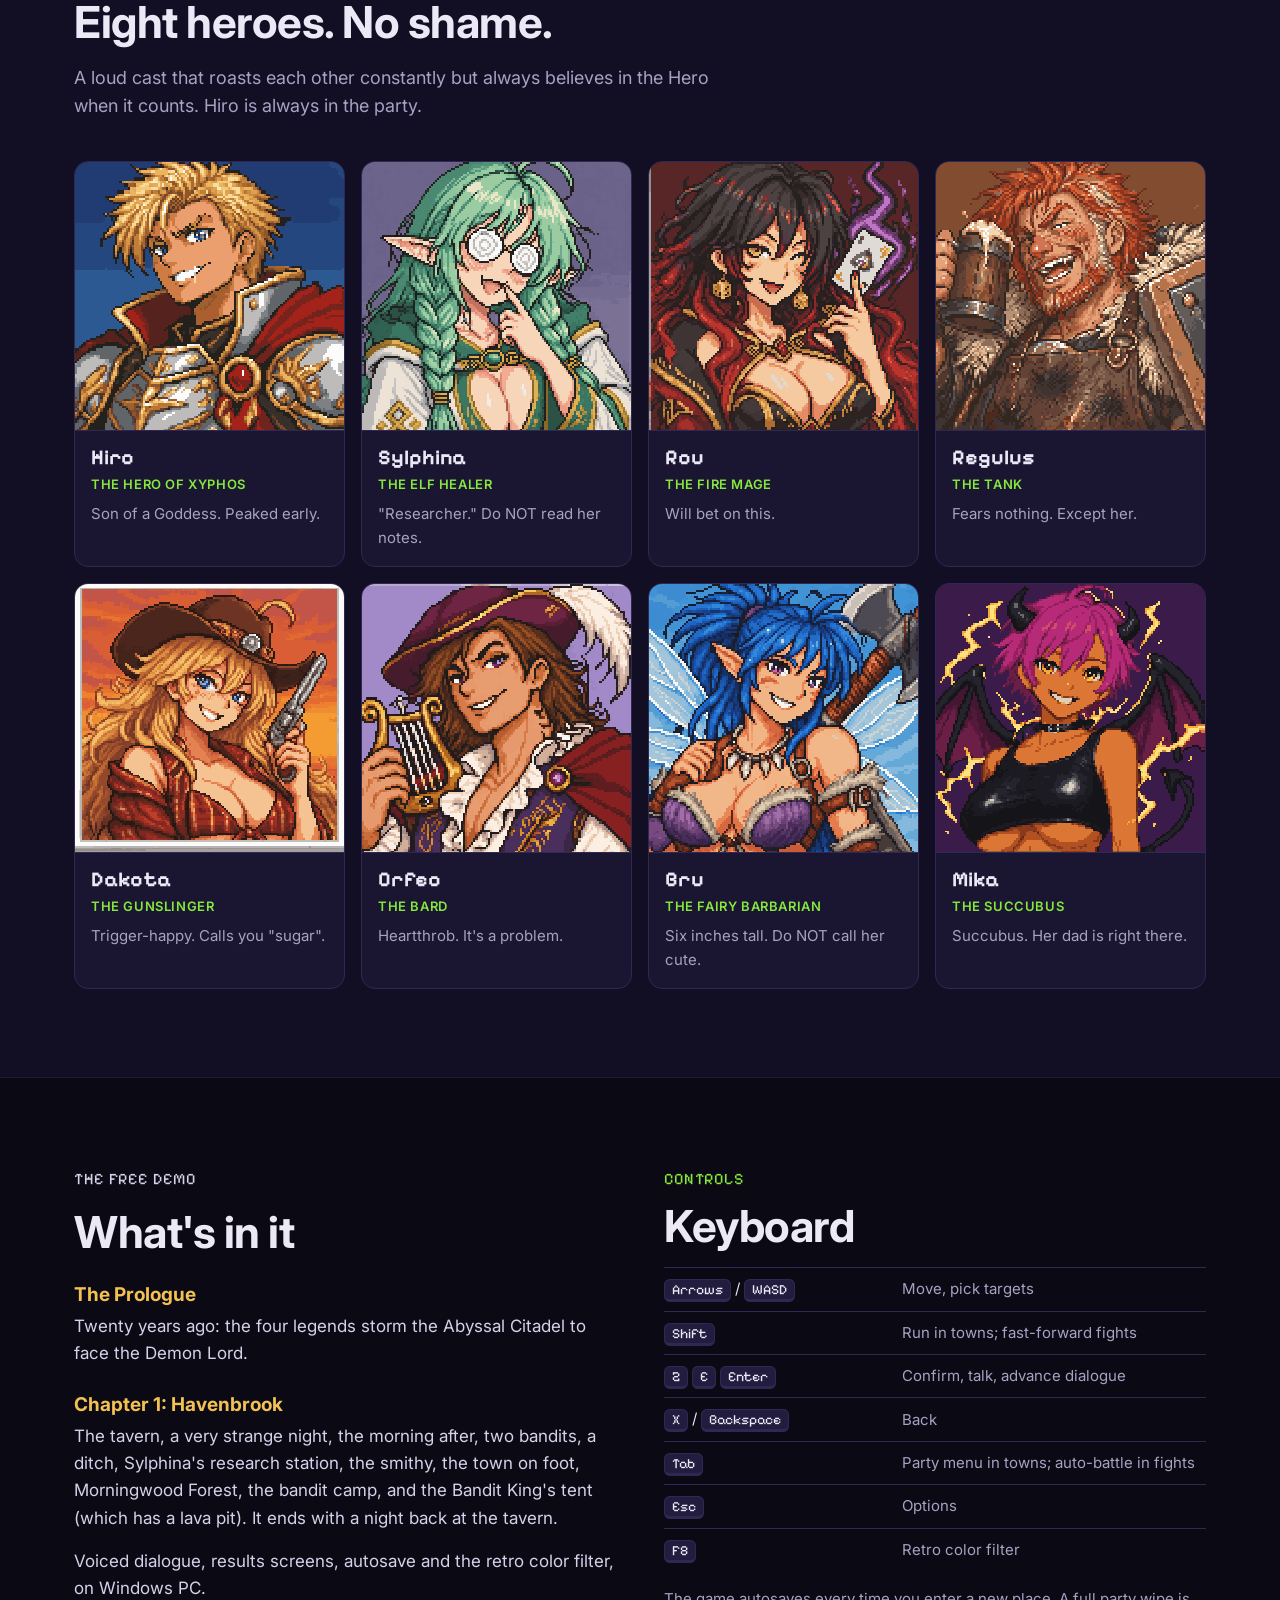
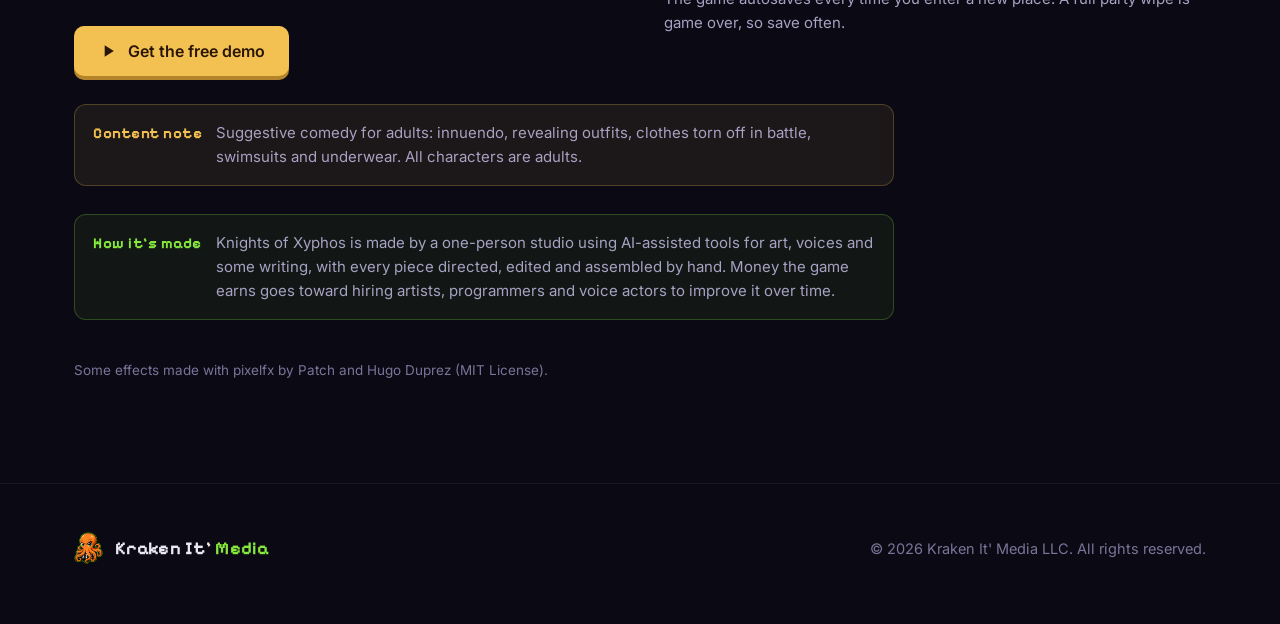
==== commit c5515707: "New studio logo: President Kraken mascot; favicons; brand lime accent Co-Authored-By: Claude Opus 5." ====
--- a/knights-of-xyphos/index.html
+++ b/knights-of-xyphos/index.html
@@ -27,7 +27,7 @@
 <header class="nav">
   <div class="wrap">
     <a class="brand" href="../" aria-label="Kraken It' Media home">
-      <img src="../assets/brand/kraken.svg" alt="" class="pixel" width="38" height="34">
+      <img src="../assets/brand/kraken.png" alt="" width="36" height="40">
       <span>Kraken It' <em>Media</em></span>
     </a>
     <button class="menu-btn" aria-expanded="false" aria-controls="navlinks">Menu</button>
@@ -174,7 +174,7 @@
   </div>
   <div class="wrap">
     <div class="content-note"><b>Content note</b><p>Suggestive comedy for adults: innuendo, revealing outfits, clothes torn off in battle, swimsuits and underwear. All characters are adults.</p></div>
-    <div class="content-note" style="background:rgba(62,230,196,.06);border-color:rgba(62,230,196,.25)"><b style="color:var(--teal)">How it's made</b><p>Knights of Xyphos is made by a one-person studio using AI-assisted tools for art, voices and some writing, with every piece directed, edited and assembled by hand. Money the game earns goes toward hiring artists, programmers and voice actors to improve it over time.</p></div>
+    <div class="content-note" style="background:rgba(134,232,61,.06);border-color:rgba(134,232,61,.25)"><b style="color:var(--teal)">How it's made</b><p>Knights of Xyphos is made by a one-person studio using AI-assisted tools for art, voices and some writing, with every piece directed, edited and assembled by hand. Money the game earns goes toward hiring artists, programmers and voice actors to improve it over time.</p></div>
     <p class="credits">Some effects made with pixelfx by Patch and Hugo Duprez (MIT License).</p>
   </div>
 </section>
@@ -183,7 +183,7 @@
 
 <footer>
   <div class="wrap">
-    <a class="brand" href="../"><img src="../assets/brand/kraken.svg" alt="" class="pixel" width="30" height="27"><span>Kraken It' <em>Media</em></span></a>
+    <a class="brand" href="../"><img src="../assets/brand/kraken.png" alt="" width="29" height="32"><span>Kraken It' <em>Media</em></span></a>
     <span>&copy; <span id="yr">2026</span> Kraken It' Media LLC. All rights reserved.</span>
   </div>
 </footer>
--- a/assets/site.css
+++ b/assets/site.css
@@ -1,7 +1,7 @@
 :root{
   --ink:#0b0a14; --deep:#120f24; --panel:#1a1631; --panel-2:#221d3f; --line:#2f2852;
   --text:#ece9f7; --muted:#a7a1c2; --dim:#7a7499;
-  --teal:#3ee6c4; --teal-d:#1fa58c;
+  --teal:#86e83d; --teal-d:#4c9e1c;
   --rose:#e0457b; --gold:#f3c152; --violet:#8b6cf0;
   --radius:14px; --max:1180px;
   --pixel:"Pixelify Sans", ui-monospace, monospace;
@@ -25,7 +25,7 @@
 .nav .wrap{display:flex;align-items:center;gap:20px;height:68px}
 .brand{display:flex;align-items:center;gap:12px;color:var(--text);font-family:var(--pixel);font-weight:700;font-size:21px;letter-spacing:.3px;white-space:nowrap}
 .brand:hover{text-decoration:none}
-.brand img{width:38px;height:auto}
+.brand img{width:auto;height:40px}
 .brand span em{font-style:normal;color:var(--teal)}
 .nav ul{list-style:none;display:flex;gap:6px;margin:0 0 0 auto;padding:0}
 .nav ul a{display:block;padding:8px 12px;border-radius:8px;color:var(--muted);font-weight:500;font-size:15px}
@@ -65,7 +65,7 @@
 /* studio strip */
 .studio{padding:56px 0;border-bottom:1px solid rgba(255,255,255,.06)}
 .studio .wrap{display:grid;grid-template-columns:auto 1fr;gap:32px;align-items:center}
-.studio img{width:96px}
+.studio img{width:100px}
 .studio p{margin:0;font-size:19px;color:#d9d4ee;max-width:820px}
 .studio strong{color:var(--text)}
 
@@ -108,7 +108,7 @@
 .card p{margin:0;color:var(--muted);font-size:15.5px}
 .tags{display:flex;flex-wrap:wrap;gap:6px;margin-top:auto;padding-top:8px}
 .tag{font-size:12px;font-weight:600;letter-spacing:.4px;text-transform:uppercase;padding:4px 9px;border-radius:999px;background:rgba(255,255,255,.06);color:var(--muted)}
-.tag.live{background:rgba(62,230,196,.14);color:var(--teal)}
+.tag.live{background:rgba(134,232,61,.14);color:var(--teal)}
 .tag.adult{background:rgba(224,69,123,.16);color:#ff8fb3}
 .card .more{font-weight:600;font-size:15px}
 .ph-mm{background:linear-gradient(135deg,#7a2f1b,#c9692c 55%,#f0b04a)}
@@ -158,7 +158,7 @@
 footer{padding:48px 0 60px;border-top:1px solid rgba(255,255,255,.06);color:var(--dim);font-size:14.5px}
 footer .wrap{display:flex;flex-wrap:wrap;gap:20px;align-items:center;justify-content:space-between}
 footer .brand{font-size:18px}
-footer .brand img{width:30px}
+footer .brand img{width:auto;height:32px}
 
 /* lightbox */
 .lb{position:fixed;inset:0;z-index:200;background:rgba(5,4,12,.94);display:none;align-items:center;justify-content:center;padding:4vh 4vw;flex-direction:column;gap:14px}
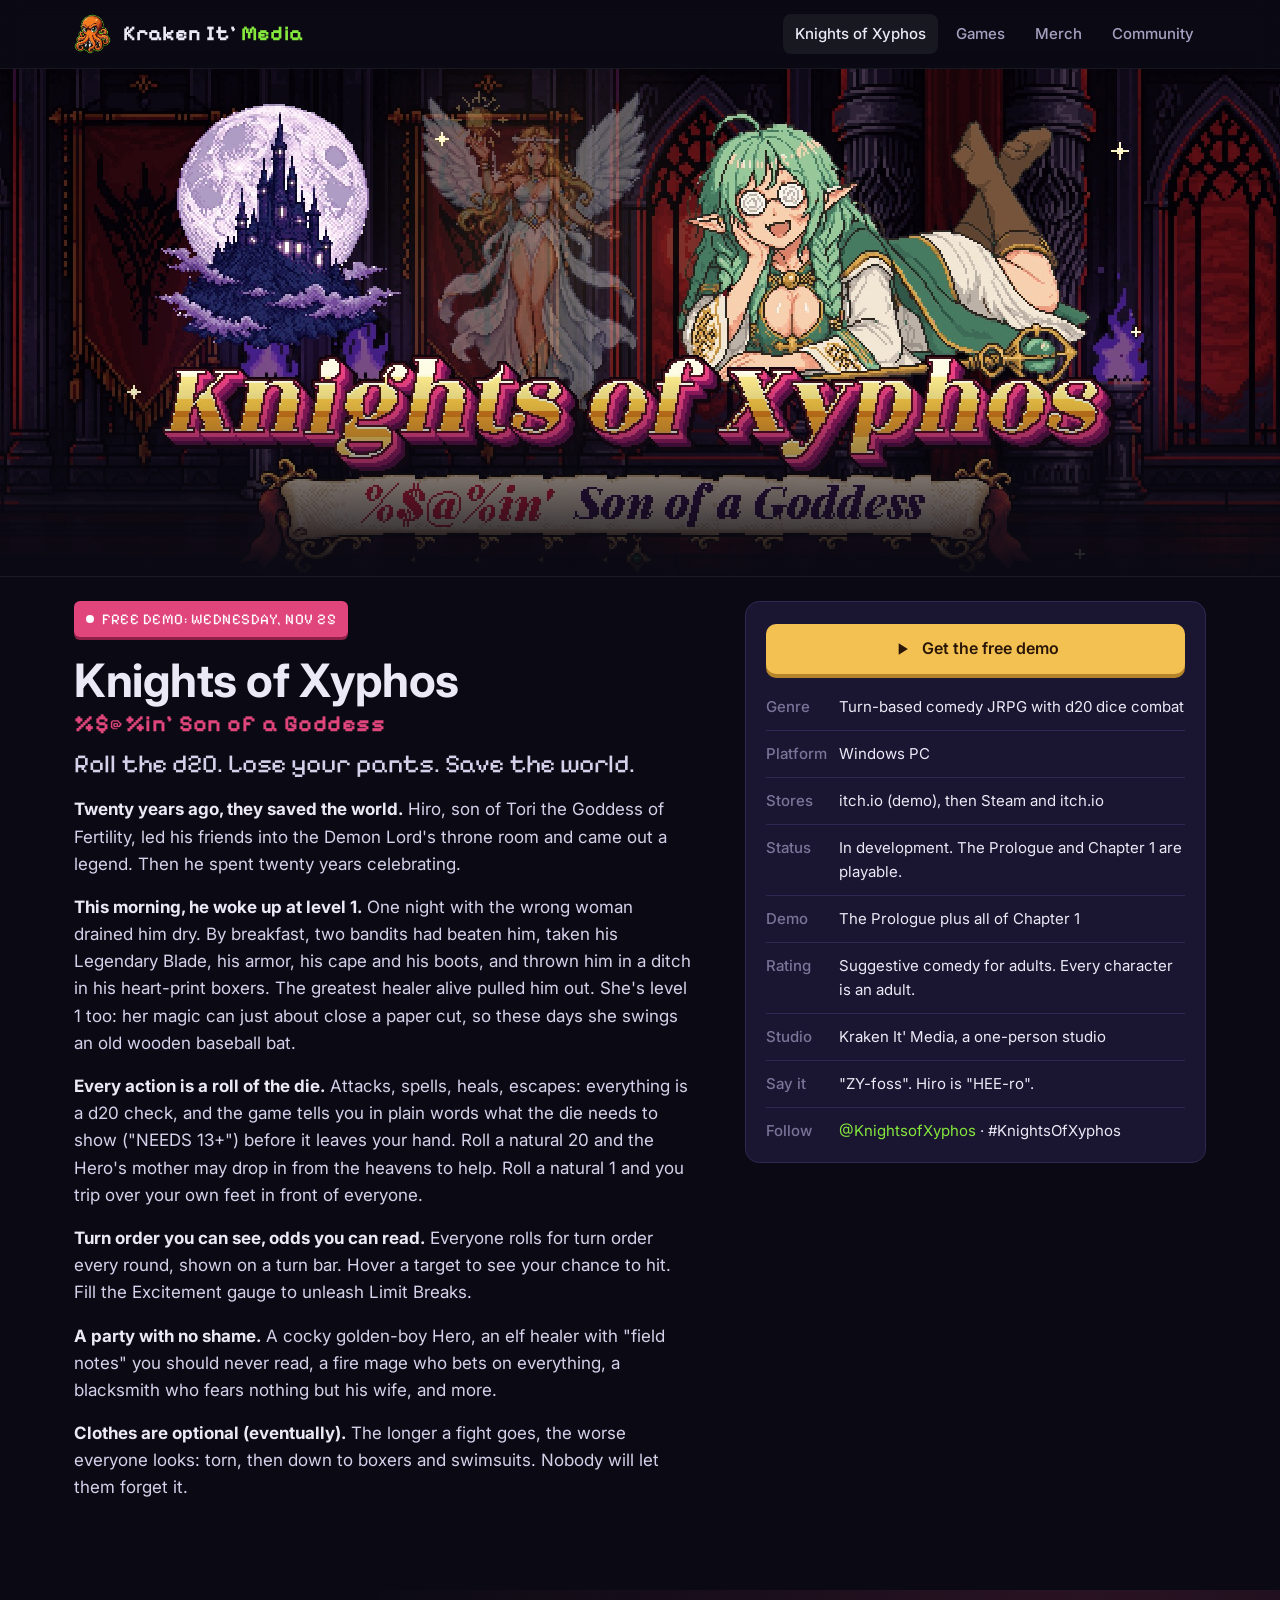
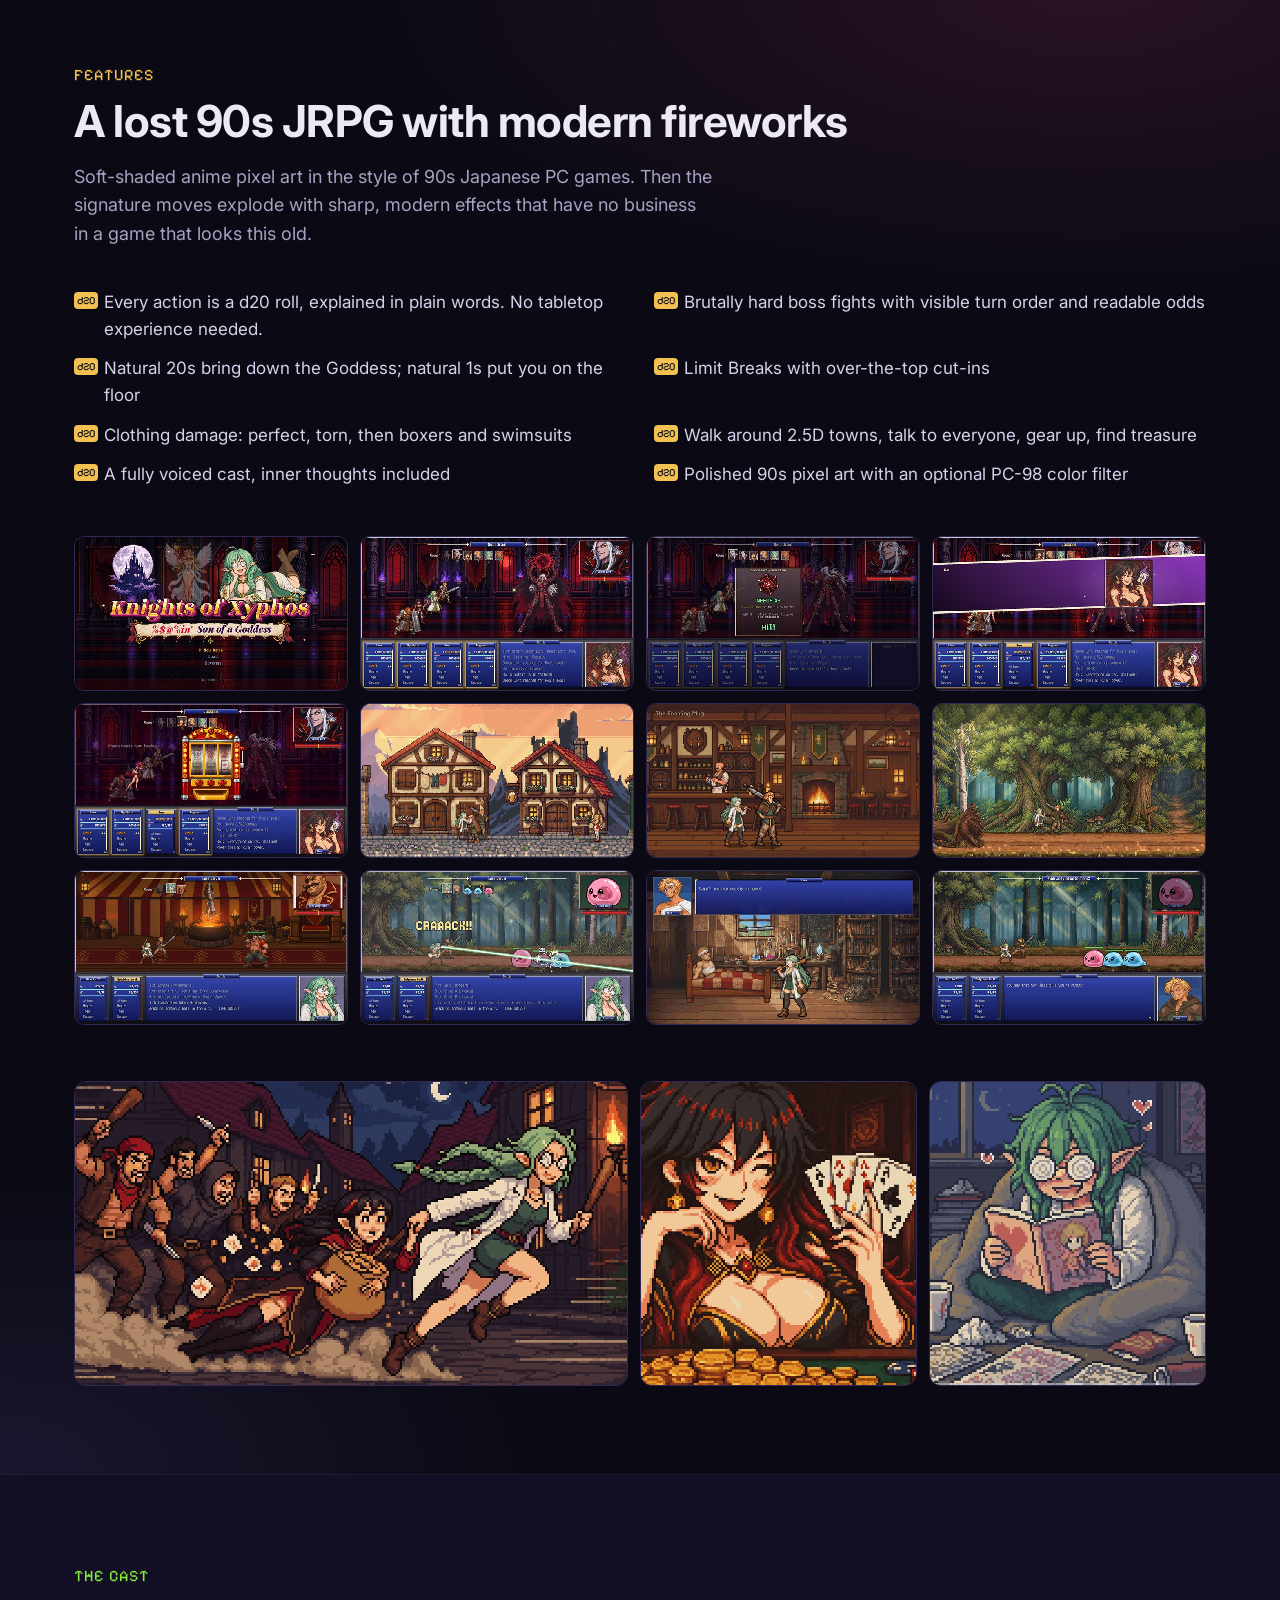
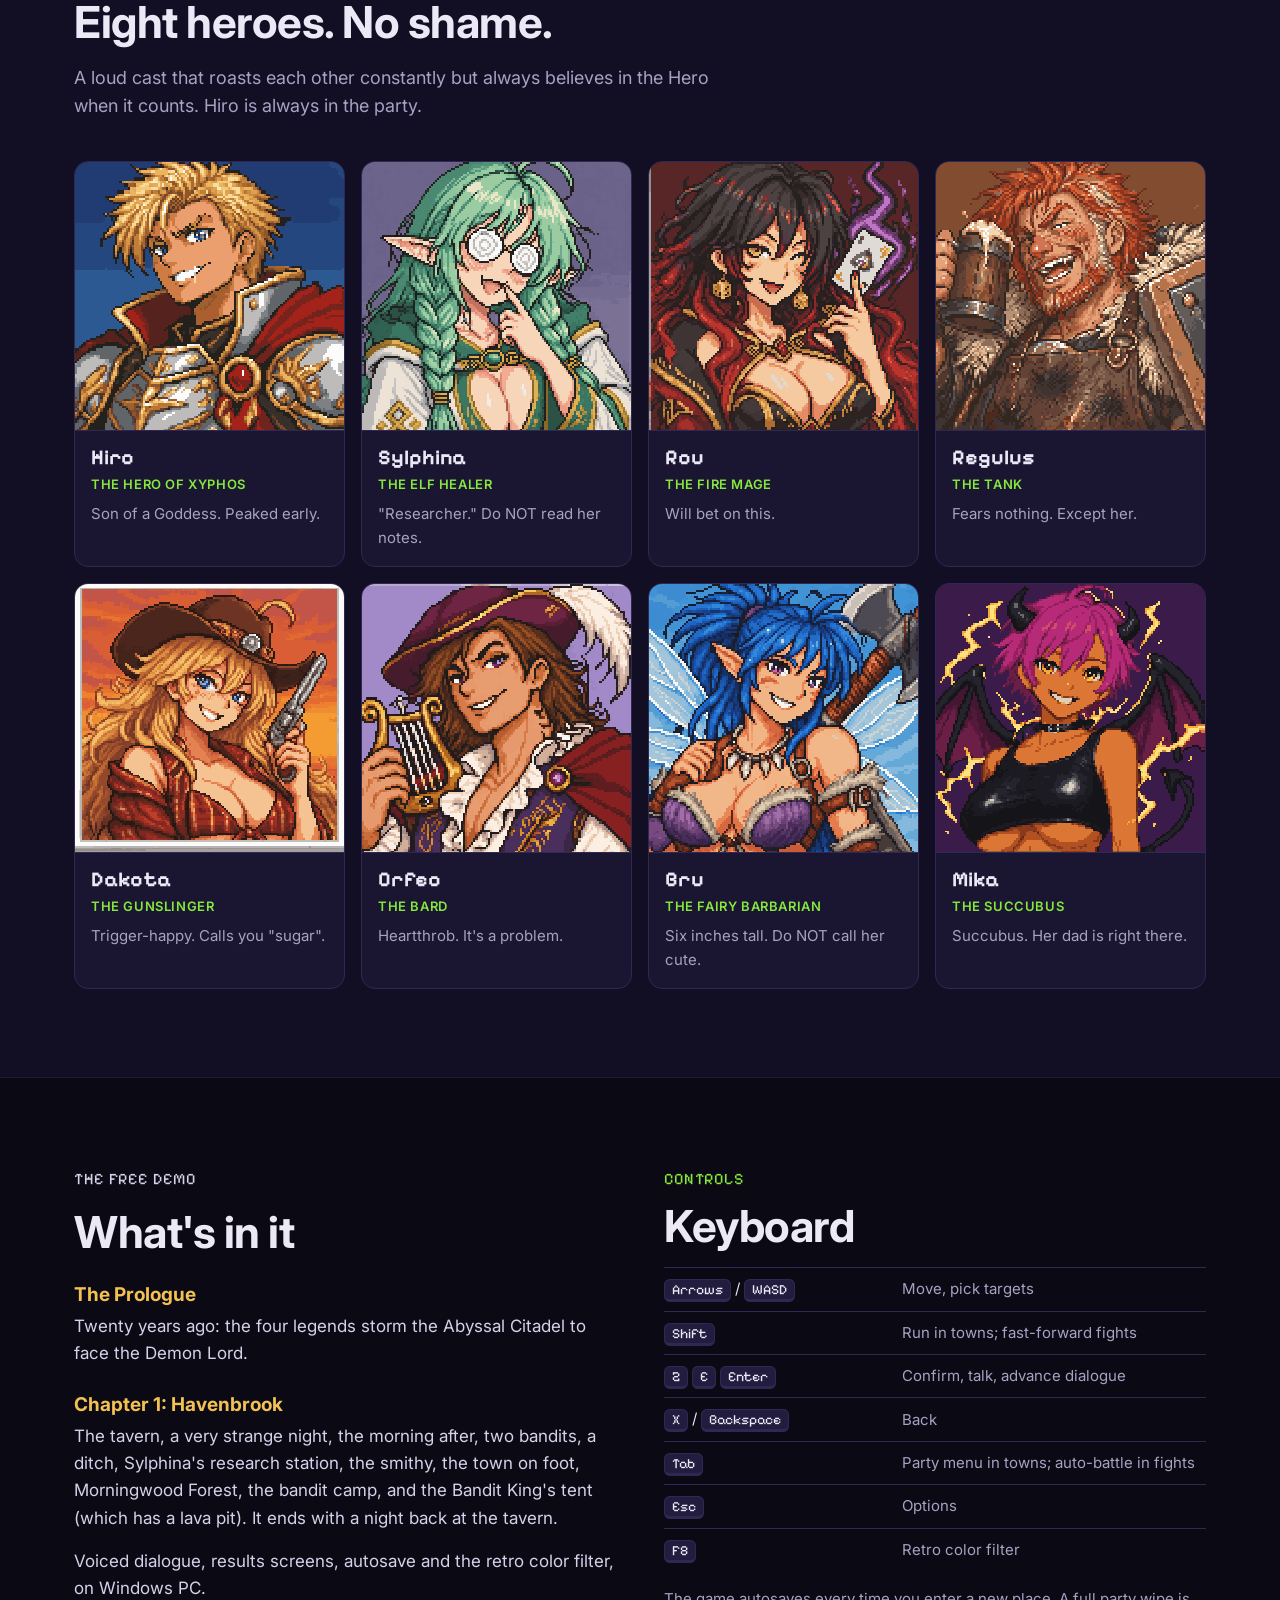
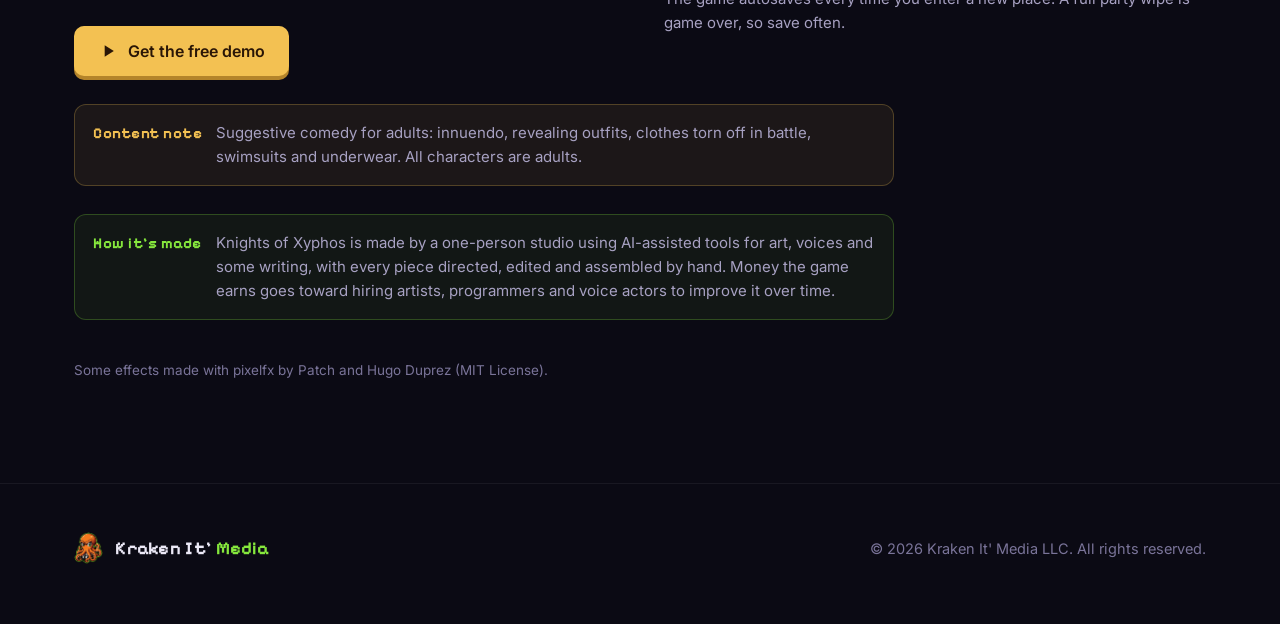
==== commit 1124321e: "Pixel-art President Kraken logo (PixelLab, Xyphos style) Co-Authored-By: Claude Opus 5.5 <noreply@an" ====
--- a/knights-of-xyphos/index.html
+++ b/knights-of-xyphos/index.html
@@ -27,7 +27,7 @@
 <header class="nav">
   <div class="wrap">
     <a class="brand" href="../" aria-label="Kraken It' Media home">
-      <img src="../assets/brand/kraken.png" alt="" width="36" height="40">
+      <img src="../assets/brand/kraken.png" alt="" width="37" height="40">
       <span>Kraken It' <em>Media</em></span>
     </a>
     <button class="menu-btn" aria-expanded="false" aria-controls="navlinks">Menu</button>
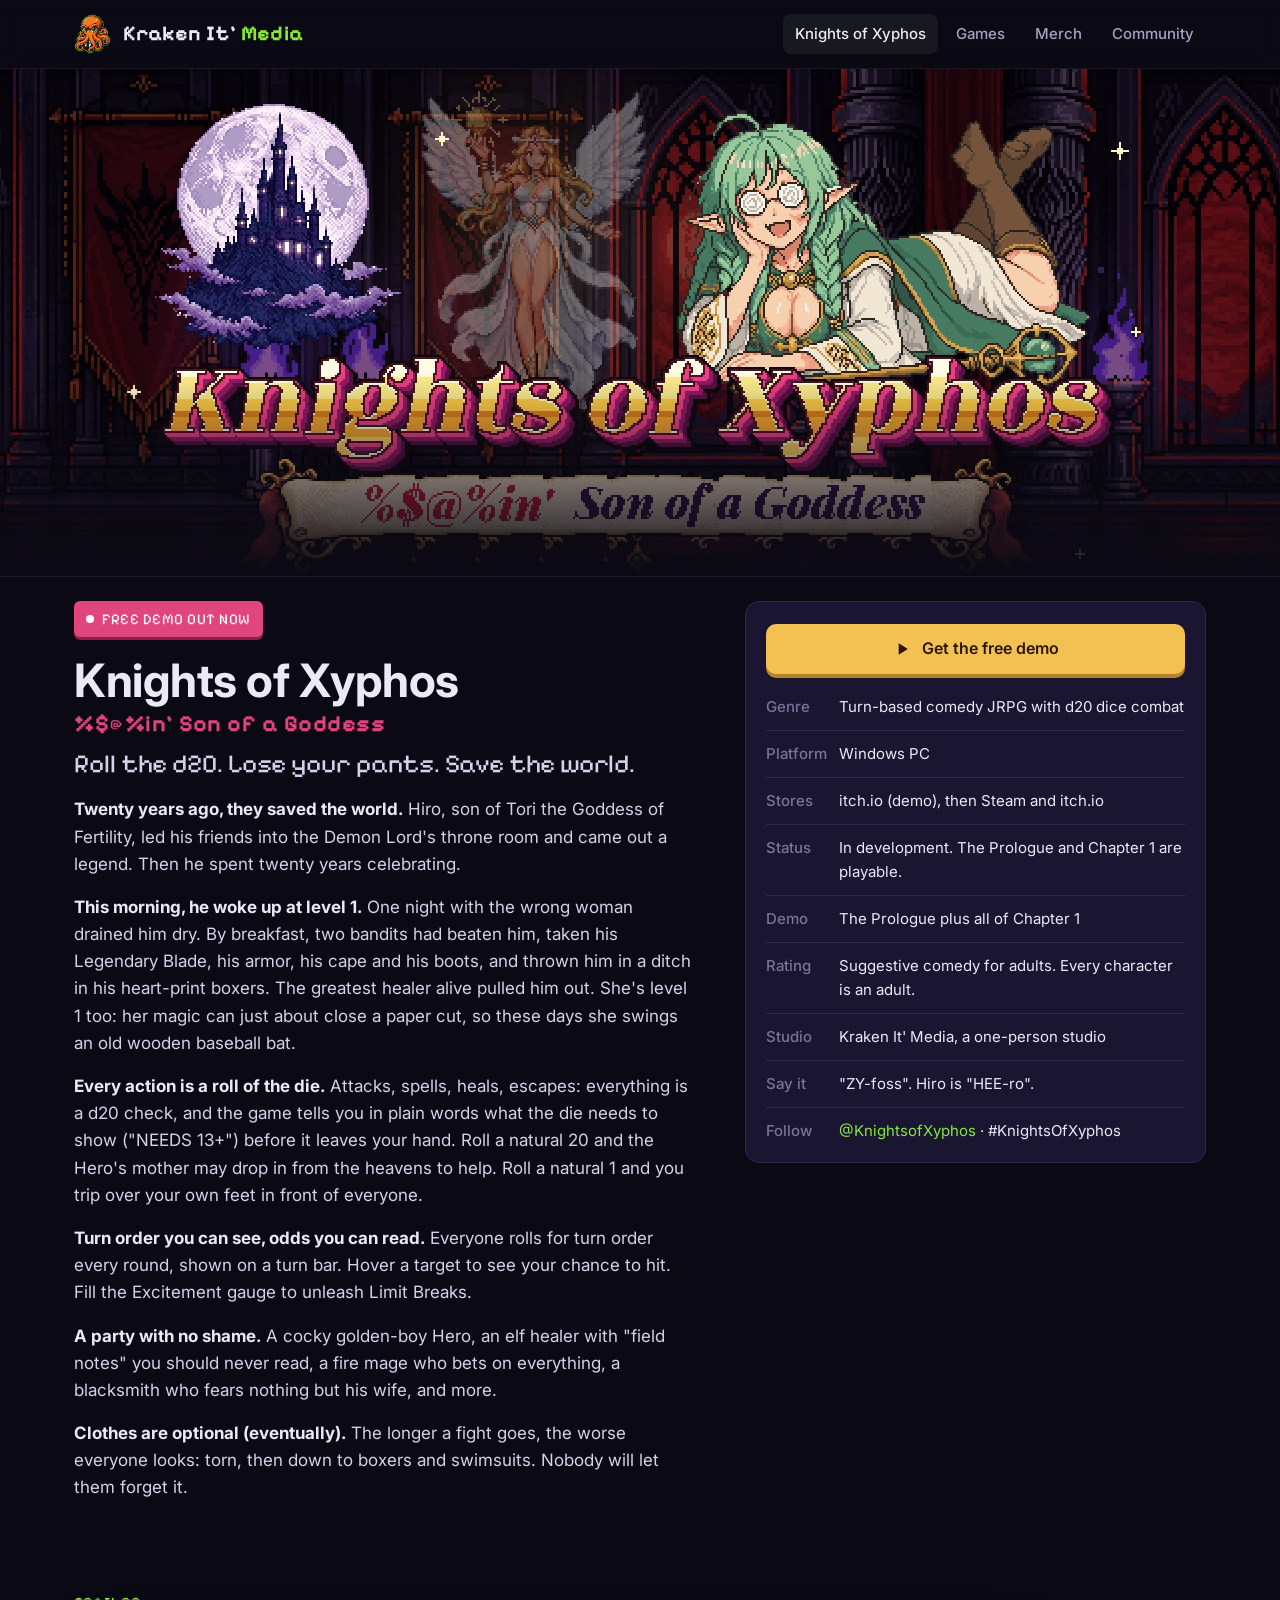
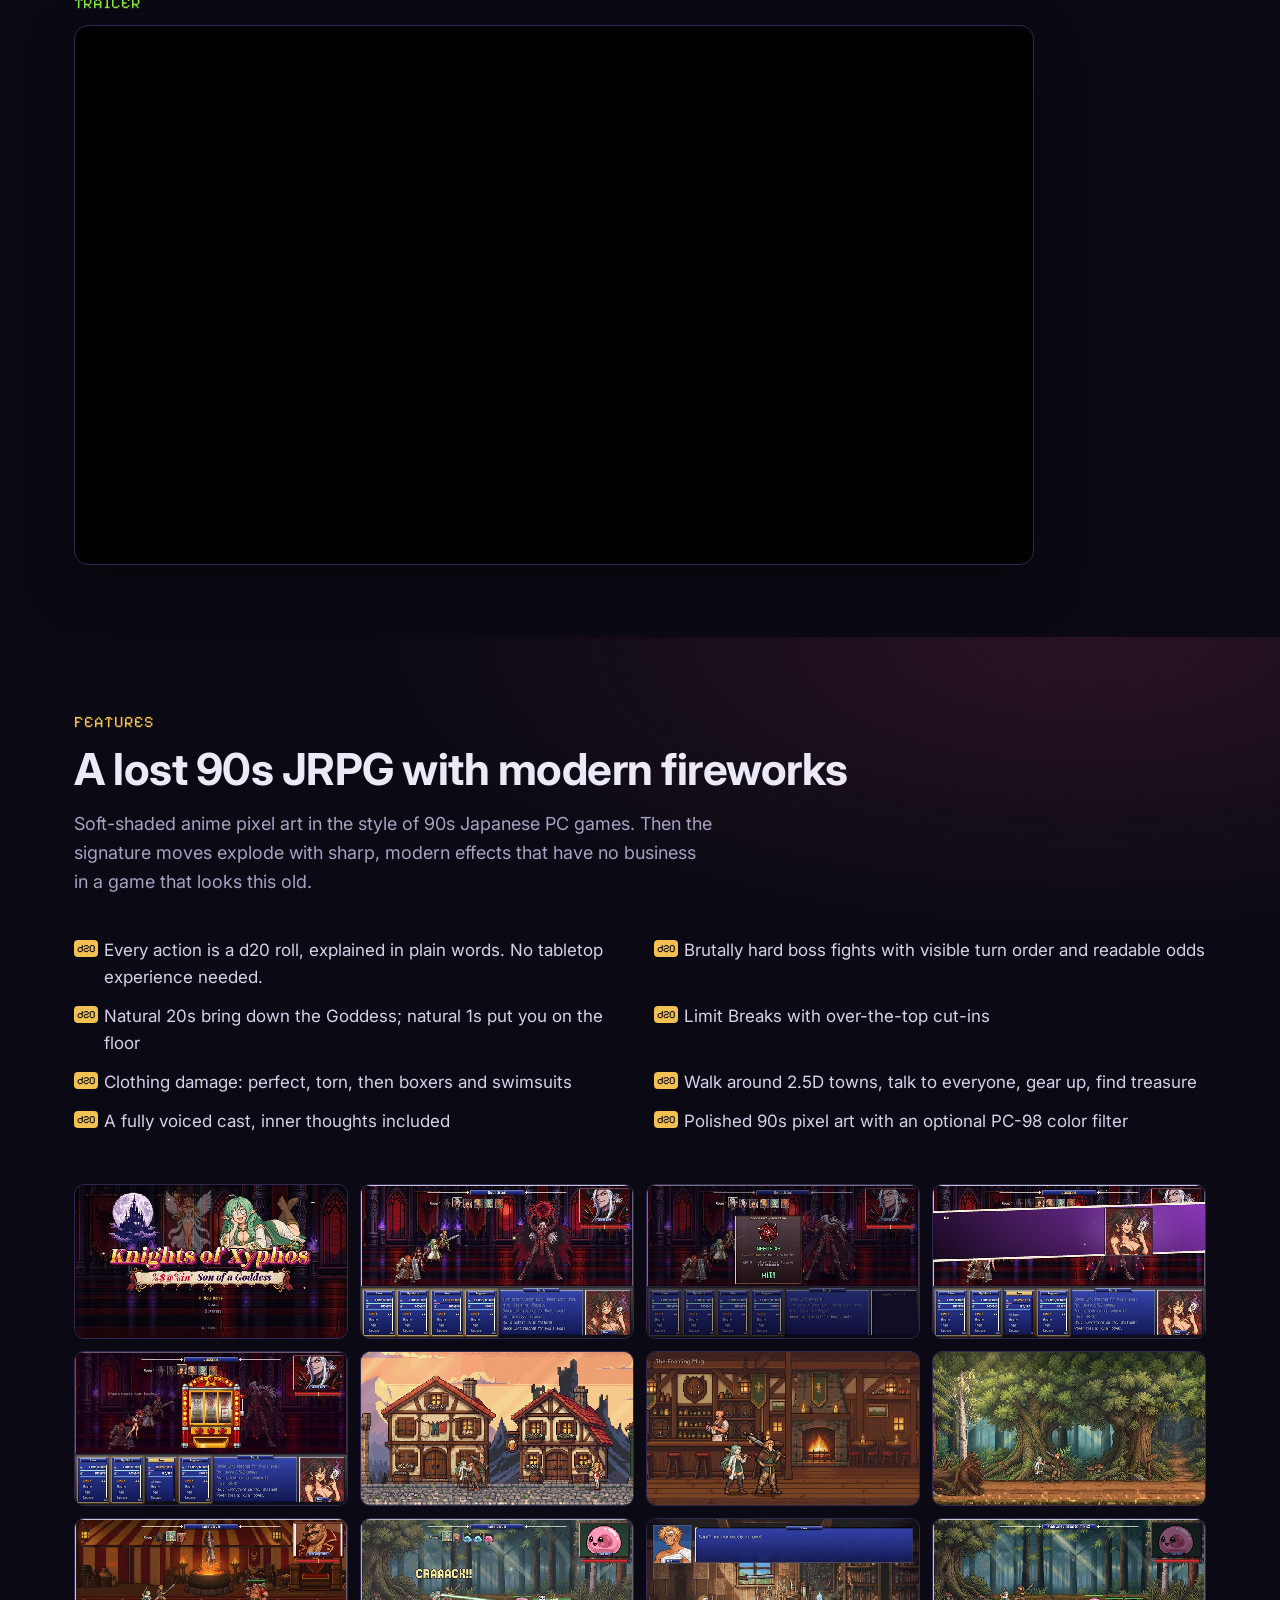
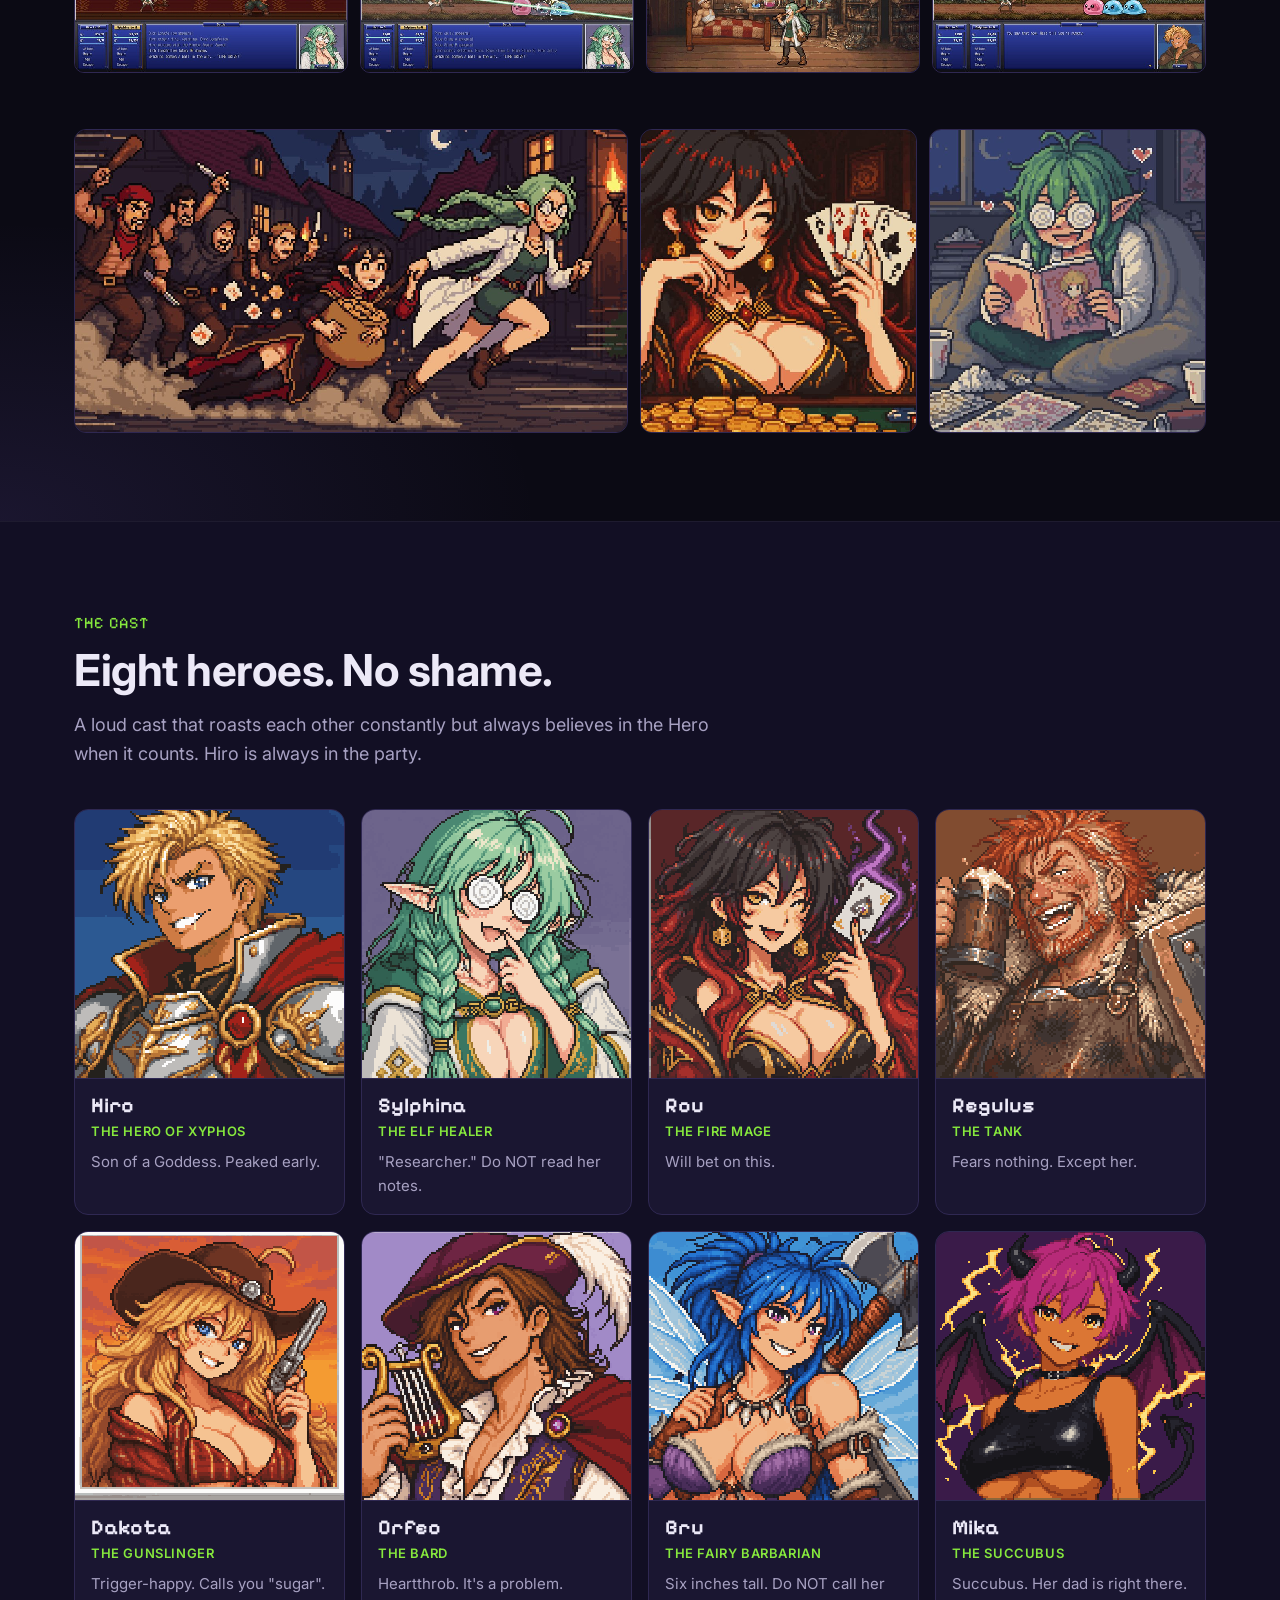
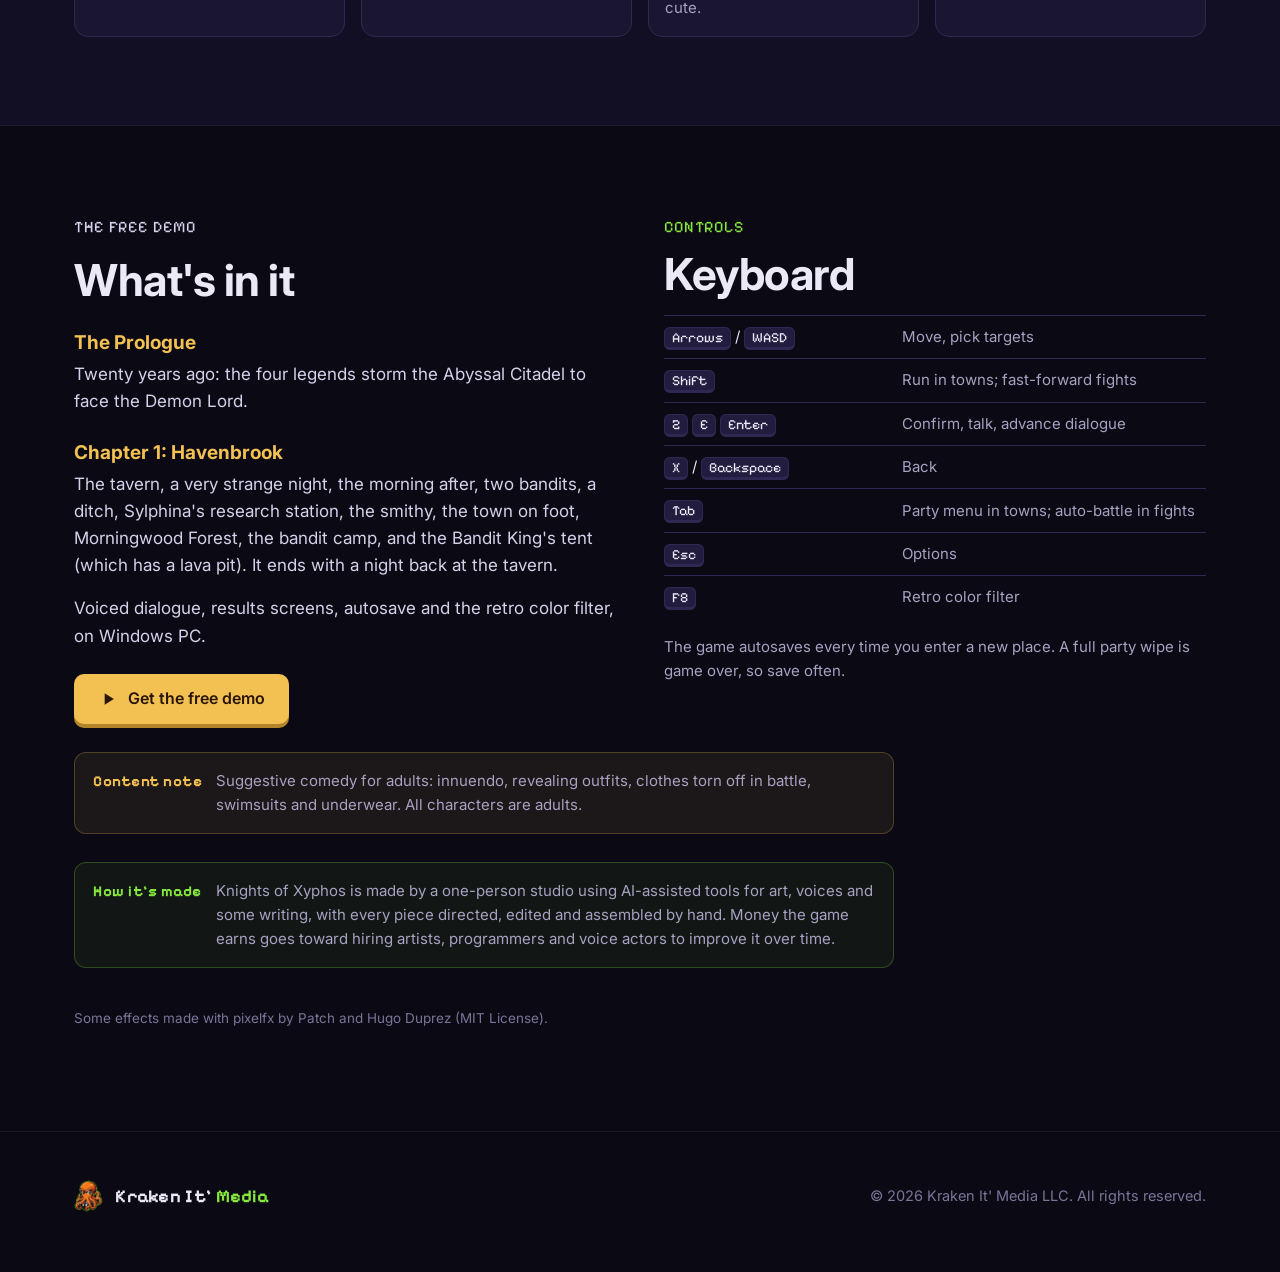
==== commit 2ba3a387: "Demo is live: buttons to the itch.io page, 'out now' badge, trailer embed Co-Authored-By: Claude Opu" ====
--- a/knights-of-xyphos/index.html
+++ b/knights-of-xyphos/index.html
@@ -50,7 +50,7 @@
 <section class="intro">
   <div class="wrap">
     <div class="prose">
-      <span class="badge"><span class="dot"></span>Free demo: Wednesday, Nov 25</span>
+      <span class="badge"><span class="dot"></span>Free demo out now</span>
       <h1 style="margin-top:18px">Knights of Xyphos<small>%$@%in' Son of a Goddess</small></h1>
       <p class="tagline">Roll the d20. Lose your pants. Save the world.</p>
 
@@ -63,7 +63,7 @@
     </div>
 
     <aside class="facts" aria-label="Quick facts">
-      <a class="btn btn-primary" href="https://krakenitmedia.itch.io/" target="_blank" rel="noopener">
+      <a class="btn btn-primary" href="https://krakenitmedia.itch.io/knights-of-xyphos" target="_blank" rel="noopener">
         <svg viewBox="0 0 24 24" fill="currentColor" aria-hidden="true"><path d="M8 5v14l11-7z"/></svg>
         Get the free demo
       </a>
@@ -82,6 +82,14 @@
   </div>
 </section>
 
+<!-- ================= TRAILER ================= -->
+<section style="padding:0 0 24px">
+  <div class="wrap">
+    <p class="eyebrow">Trailer</p>
+    <div class="video"><iframe src="https://www.youtube-nocookie.com/embed/D6uWHJXvxEA" title="Knights of Xyphos trailer" loading="lazy" allow="accelerometer; encrypted-media; gyroscope; picture-in-picture; fullscreen" allowfullscreen></iframe></div>
+  </div>
+</section>
+
 <!-- ================= FEATURES + GALLERY ================= -->
 <section class="kox" style="padding-top:72px">
   <div class="wrap">
@@ -152,7 +160,7 @@
       <h3>Chapter 1: Havenbrook</h3>
       <p>The tavern, a very strange night, the morning after, two bandits, a ditch, Sylphina's research station, the smithy, the town on foot, Morningwood Forest, the bandit camp, and the Bandit King's tent (which has a lava pit). It ends with a night back at the tavern.</p>
       <p>Voiced dialogue, results screens, autosave and the retro color filter, on Windows PC.</p>
-      <a class="btn btn-primary" href="https://krakenitmedia.itch.io/" target="_blank" rel="noopener" style="margin-top:8px">
+      <a class="btn btn-primary" href="https://krakenitmedia.itch.io/knights-of-xyphos" target="_blank" rel="noopener" style="margin-top:8px">
         <svg viewBox="0 0 24 24" fill="currentColor" aria-hidden="true"><path d="M8 5v14l11-7z"/></svg>
         Get the free demo
       </a>
--- a/assets/site.css
+++ b/assets/site.css
@@ -267,3 +267,5 @@
   .check-list,.two-col{grid-template-columns:1fr}
   .cast-cards{grid-template-columns:1fr 1fr;gap:12px}
 }
+.video{position:relative;aspect-ratio:16/9;max-width:960px;margin:0 0 48px;border-radius:var(--radius);overflow:hidden;border:1px solid var(--line);background:#000;box-shadow:0 20px 50px rgba(0,0,0,.45)}
+.video iframe{position:absolute;inset:0;width:100%;height:100%;border:0}
